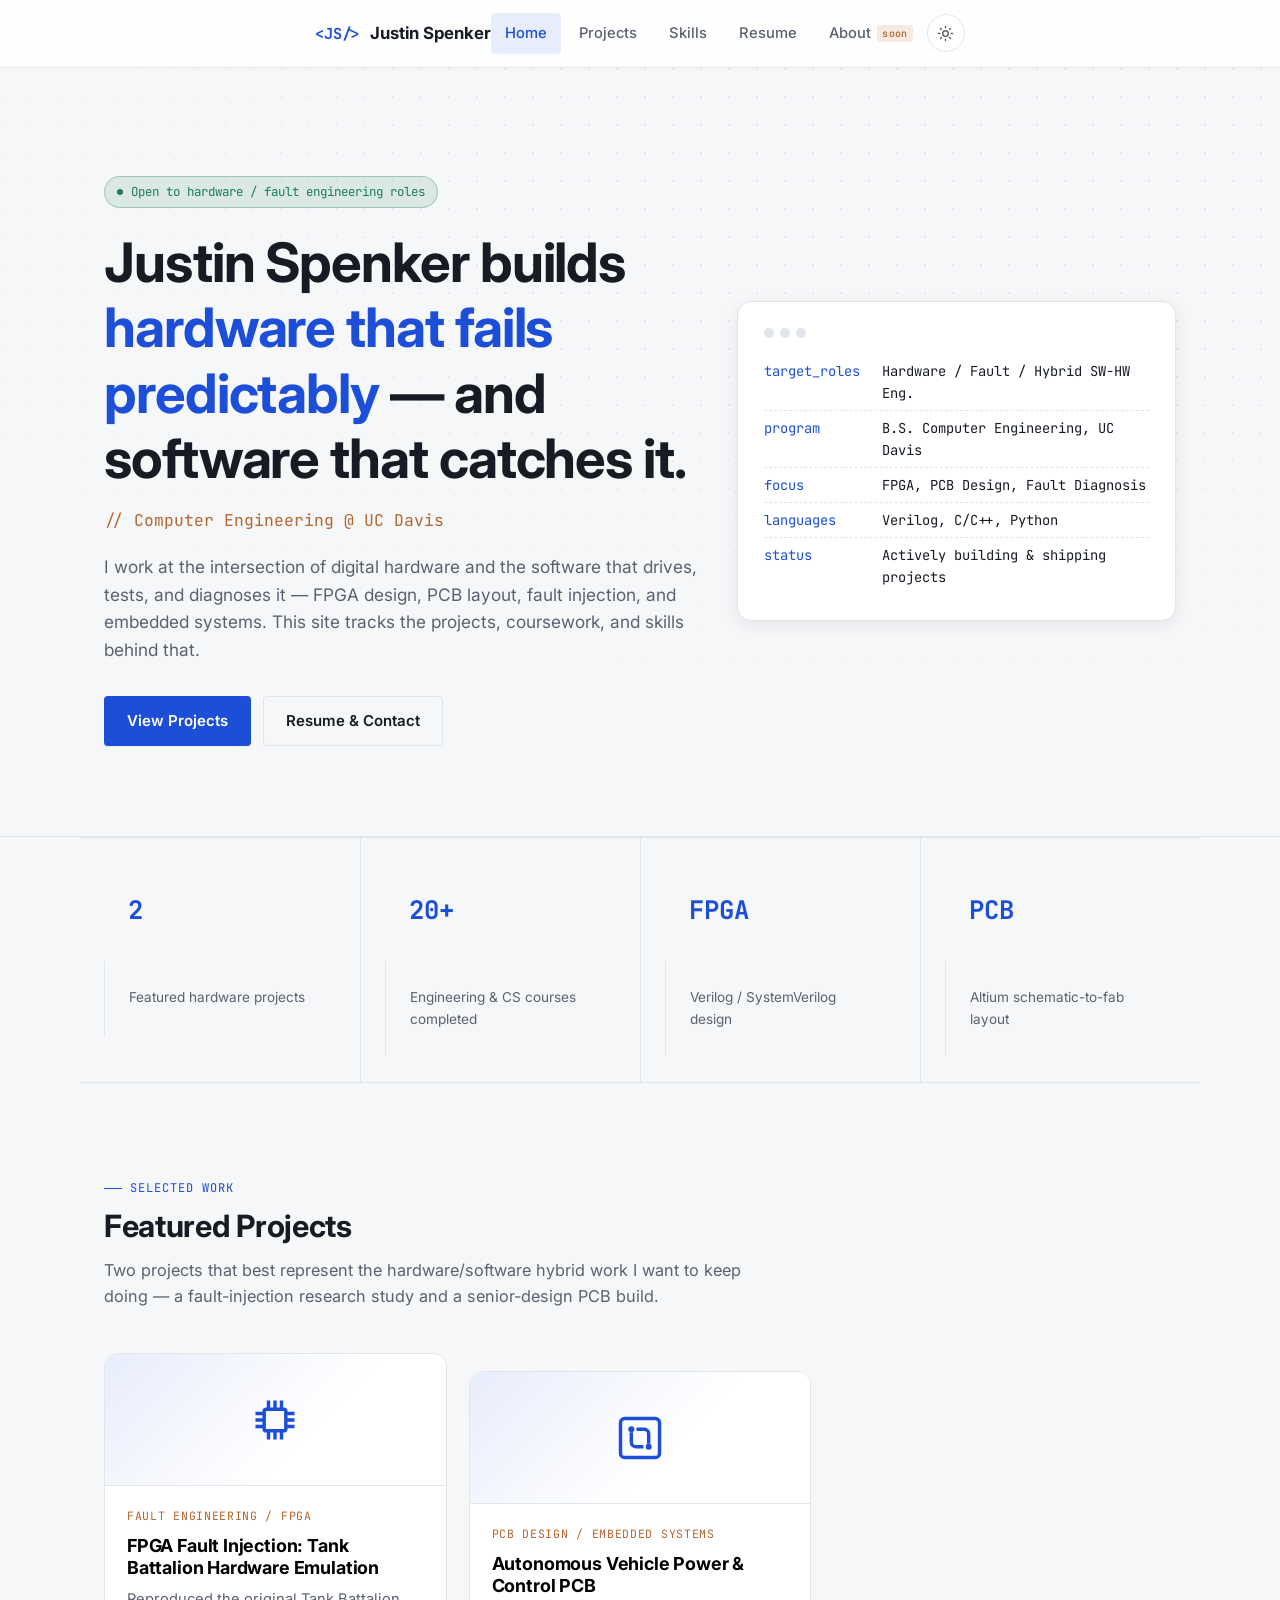
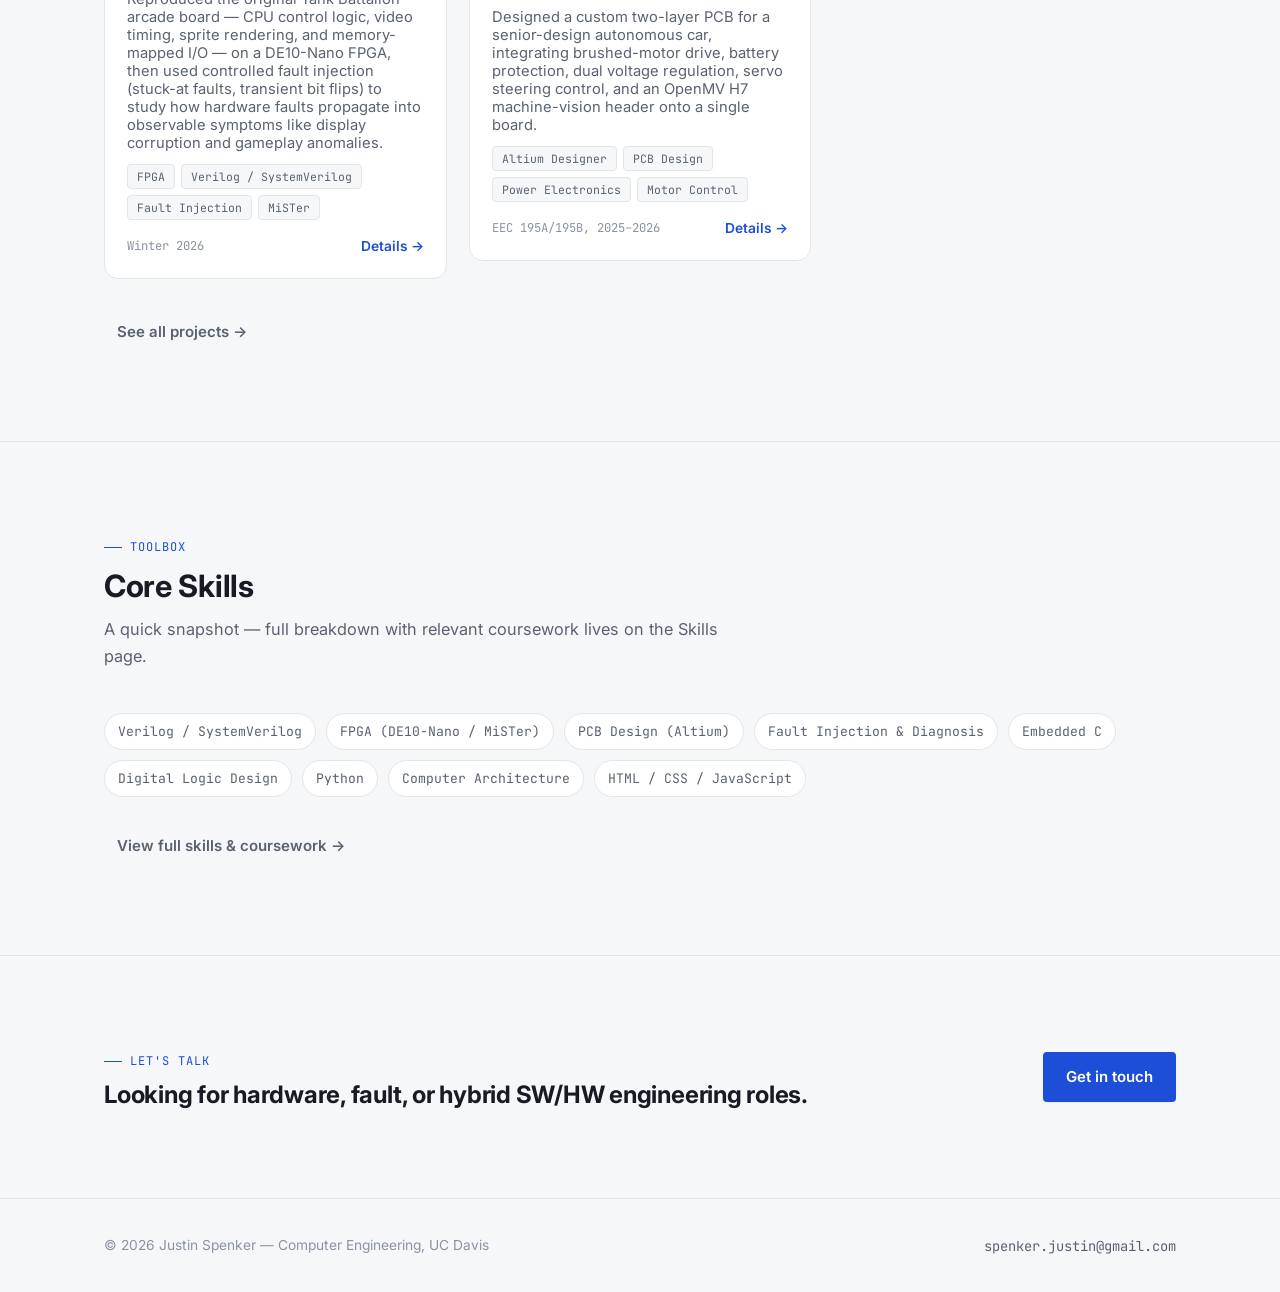
==== index.html @ 5b476490 "initial website design and layout" ====
<!DOCTYPE html>
<html lang="en">
<head>
<meta charset="UTF-8" />
<meta name="viewport" content="width=device-width, initial-scale=1.0" />
<title>Justin Spenker — Computer Engineer</title>
<meta name="description" content="Justin Spenker — Computer Engineering student at UC Davis specializing in hardware, fault engineering, and embedded systems." />
<link rel="preconnect" href="https://fonts.googleapis.com">
<link href="https://fonts.googleapis.com/css2?family=Inter:wght@400;500;600;700&family=JetBrains+Mono:wght@400;500;700&display=swap" rel="stylesheet">
<link rel="stylesheet" href="css/style.css" />
</head>
<body data-page="home">

  <div id="site-header"></div>

  <main>
    <!-- ===== Hero ===== -->
    <section class="hero">
      <div class="container hero-inner">
        <div>
          <span class="hero-badge"><span class="dot"></span>Open to hardware / fault engineering roles</span>
          <h1>Justin Spenker builds <span class="accent">hardware that fails predictably</span> — and software that catches it.</h1>
          <div class="role-line">// Computer Engineering @ UC Davis</div>
          <p class="lede">
            I work at the intersection of digital hardware and the software that drives, tests, and diagnoses it — FPGA design,
            PCB layout, fault injection, and embedded systems. This site tracks the projects, coursework, and skills behind that.
          </p>
          <div class="hero-cta">
            <a href="projects.html" class="btn btn-primary">View Projects</a>
            <a href="resume.html" class="btn btn-outline">Resume &amp; Contact</a>
          </div>
        </div>
        <div class="hero-panel">
          <div class="panel-dots"><span></span><span></span><span></span></div>
          <div class="panel-line"><span class="k">target_roles</span><span class="v">Hardware / Fault / Hybrid SW-HW Eng.</span></div>
          <div class="panel-line"><span class="k">program</span><span class="v">B.S. Computer Engineering, UC Davis</span></div>
          <div class="panel-line"><span class="k">focus</span><span class="v">FPGA, PCB Design, Fault Diagnosis</span></div>
          <div class="panel-line"><span class="k">languages</span><span class="v">Verilog, C/C++, Python</span></div>
          <div class="panel-line"><span class="k">status</span><span class="v">Actively building &amp; shipping projects</span></div>
        </div>
      </div>
    </section>

    <!-- ===== Stat strip ===== -->
    <div class="stat-strip container" style="padding-left:0; padding-right:0; max-width: var(--max-w); margin:0 auto;">
      <div><div class="num">2</div><div class="label">Featured hardware projects</div></div>
      <div><div class="num">20+</div><div class="label">Engineering &amp; CS courses completed</div></div>
      <div><div class="num">FPGA</div><div class="label">Verilog / SystemVerilog design</div></div>
      <div><div class="num">PCB</div><div class="label">Altium schematic-to-fab layout</div></div>
    </div>

    <!-- ===== Featured Projects ===== -->
    <section class="section">
      <div class="container">
        <div class="section-head">
          <span class="eyebrow">Selected Work</span>
          <h2>Featured Projects</h2>
          <p>Two projects that best represent the hardware/software hybrid work I want to keep doing — a fault-injection research study and a senior-design PCB build.</p>
        </div>
        <div class="project-grid" id="featured-projects"></div>
        <div style="margin-top:32px;">
          <a href="projects.html" class="btn btn-ghost">See all projects &rarr;</a>
        </div>
      </div>
    </section>

    <!-- ===== Skills strip ===== -->
    <section class="section">
      <div class="container">
        <div class="section-head">
          <span class="eyebrow">Toolbox</span>
          <h2>Core Skills</h2>
          <p>A quick snapshot — full breakdown with relevant coursework lives on the Skills page.</p>
        </div>
        <div class="chip-row">
          <span class="chip">Verilog / SystemVerilog</span>
          <span class="chip">FPGA (DE10-Nano / MiSTer)</span>
          <span class="chip">PCB Design (Altium)</span>
          <span class="chip">Fault Injection &amp; Diagnosis</span>
          <span class="chip">Embedded C</span>
          <span class="chip">Digital Logic Design</span>
          <span class="chip">Python</span>
          <span class="chip">Computer Architecture</span>
          <span class="chip">HTML / CSS / JavaScript</span>
        </div>
        <div style="margin-top:28px;">
          <a href="skills.html" class="btn btn-ghost">View full skills &amp; coursework &rarr;</a>
        </div>
      </div>
    </section>

    <!-- ===== CTA ===== -->
    <section class="section" style="border-bottom:none;">
      <div class="container" style="display:flex; justify-content:space-between; align-items:center; flex-wrap:wrap; gap:20px;">
        <div>
          <span class="eyebrow">Let's talk</span>
          <h2 style="margin-top:10px; font-size:1.5rem;">Looking for hardware, fault, or hybrid SW/HW engineering roles.</h2>
        </div>
        <a href="resume.html" class="btn btn-primary">Get in touch</a>
      </div>
    </section>
  </main>

  <div id="site-footer"></div>

  <div class="modal-overlay" id="project-modal"></div>

  <script src="js/main.js"></script>
  <script src="js/components.js"></script>
  <script src="js/data.js"></script>
  <script src="js/render.js"></script>
  <script>
    document.addEventListener("DOMContentLoaded", () => {
      renderFeaturedProjects();
      initModalOverlay();
    });
  </script>
</body>
</html>
---- css/style.css ----
/* =========================================================
   Justin Spenker — Portfolio
   Design system: hybrid technical / minimal-professional
   Edit the CSS custom properties below to reskin the whole
   site from one place.
   ========================================================= */

:root {
  /* --- Color: light (default) theme --- */
  --bg: #f6f7f9;
  --bg-alt: #ffffff;
  --bg-raised: #ffffff;
  --border: #e2e5ea;
  --text: #171b23;
  --text-muted: #5a6270;
  --text-faint: #8b93a1;

  --accent: #1d4ed8;        /* primary — signal blue */
  --accent-strong: #1739a6;
  --accent-soft: #e8edfc;
  --copper: #b5652f;        /* secondary — PCB copper trace */
  --copper-soft: #f6e9df;
  --success: #1a7f5a;
  --danger: #b23b3b;

  --mono: "JetBrains Mono", "SFMono-Regular", Consolas, Menlo, monospace;
  --sans: "Inter", -apple-system, BlinkMacSystemFont, "Segoe UI", sans-serif;

  --radius-sm: 4px;
  --radius: 8px;
  --radius-lg: 14px;
  --shadow-sm: 0 1px 2px rgba(23, 27, 35, 0.06);
  --shadow: 0 4px 16px rgba(23, 27, 35, 0.08);
  --shadow-lg: 0 12px 40px rgba(23, 27, 35, 0.14);

  --header-h: 68px;
  --max-w: 1120px;

  color-scheme: light;
}

[data-theme="dark"] {
  --bg: #0b0e14;
  --bg-alt: #121721;
  --bg-raised: #161c29;
  --border: #232a38;
  --text: #e7eaf0;
  --text-muted: #9aa3b5;
  --text-faint: #6b7386;

  --accent: #5b8bf0;
  --accent-strong: #7fa3f5;
  --accent-soft: #182645;
  --copper: #d98a52;
  --copper-soft: #2a2016;
  --success: #3fbf8f;
  --danger: #e0685f;

  --shadow-sm: 0 1px 2px rgba(0, 0, 0, 0.3);
  --shadow: 0 4px 20px rgba(0, 0, 0, 0.35);
  --shadow-lg: 0 16px 48px rgba(0, 0, 0, 0.5);

  color-scheme: dark;
}

/* ---------- Reset ---------- */
* , *::before, *::after { box-sizing: border-box; }
html { scroll-behavior: smooth; }
body {
  margin: 0;
  background: var(--bg);
  color: var(--text);
  font-family: var(--sans);
  font-size: 16px;
  line-height: 1.6;
  -webkit-font-smoothing: antialiased;
  transition: background-color .25s ease, color .25s ease;
}
img { max-width: 100%; display: block; }
a { color: inherit; text-decoration: none; }
ul { margin: 0; padding: 0; list-style: none; }
h1, h2, h3, h4 { margin: 0; line-height: 1.2; font-weight: 700; letter-spacing: -0.01em; }
p { margin: 0; }
button { font-family: inherit; cursor: pointer; }

.container {
  max-width: var(--max-w);
  margin: 0 auto;
  padding: 0 24px;
}

.mono { font-family: var(--mono); }

.eyebrow {
  font-family: var(--mono);
  font-size: 0.75rem;
  letter-spacing: 0.08em;
  text-transform: uppercase;
  color: var(--accent);
  display: inline-flex;
  align-items: center;
  gap: 8px;
}
.eyebrow::before {
  content: "";
  width: 18px;
  height: 1px;
  background: var(--accent);
  display: inline-block;
}

.section {
  padding: 88px 0;
  border-bottom: 1px solid var(--border);
}
.section:last-of-type { border-bottom: none; }
.section-head { max-width: 640px; margin-bottom: 44px; }
.section-head h2 { font-size: clamp(1.6rem, 2.4vw, 2.1rem); margin-top: 10px; }
.section-head p { color: var(--text-muted); margin-top: 12px; font-size: 1.02rem; }

/* ---------- Buttons ---------- */
.btn {
  display: inline-flex;
  align-items: center;
  gap: 8px;
  padding: 12px 22px;
  border-radius: var(--radius-sm);
  font-weight: 600;
  font-size: 0.94rem;
  border: 1px solid transparent;
  transition: transform .15s ease, box-shadow .15s ease, background-color .15s ease, border-color .15s ease;
}
.btn:active { transform: translateY(1px); }
.btn-primary {
  background: var(--accent);
  color: #fff;
  box-shadow: var(--shadow-sm);
}
.btn-primary:hover { background: var(--accent-strong); box-shadow: var(--shadow); }
.btn-outline {
  background: transparent;
  border-color: var(--border);
  color: var(--text);
}
.btn-outline:hover { border-color: var(--accent); color: var(--accent); }
.btn-ghost {
  background: transparent;
  color: var(--text-muted);
  padding: 8px 12px;
}
.btn-ghost:hover { color: var(--accent); }
.btn[disabled], .btn.is-disabled {
  opacity: 0.55;
  cursor: not-allowed;
  pointer-events: none;
}
.btn-sm { padding: 8px 14px; font-size: 0.85rem; }

/* ---------- Header / Nav ---------- */
.site-header {
  position: sticky;
  top: 0;
  z-index: 100;
  height: var(--header-h);
  display: flex;
  align-items: center;
  background: color-mix(in srgb, var(--bg-alt) 88%, transparent);
  backdrop-filter: blur(10px);
  border-bottom: 1px solid var(--border);
}
.site-header .container {
  display: flex;
  align-items: center;
  justify-content: space-between;
}
.brand {
  display: flex;
  align-items: baseline;
  gap: 10px;
  font-weight: 700;
  font-size: 1.05rem;
}
.brand .brand-mark {
  font-family: var(--mono);
  color: var(--accent);
  font-size: 0.95rem;
}
.nav-links {
  display: flex;
  align-items: center;
  gap: 4px;
}
.nav-links a {
  padding: 9px 14px;
  border-radius: var(--radius-sm);
  font-size: 0.92rem;
  color: var(--text-muted);
  font-weight: 500;
  display: flex;
  align-items: center;
  gap: 6px;
}
.nav-links a:hover { color: var(--text); background: var(--bg); }
.nav-links a.active { color: var(--accent); background: var(--accent-soft); }
.nav-links .tag-soon {
  font-family: var(--mono);
  font-size: 0.62rem;
  padding: 1px 5px;
  border-radius: 3px;
  background: var(--copper-soft);
  color: var(--copper);
  letter-spacing: 0.03em;
}

.header-actions { display: flex; align-items: center; gap: 8px; }

.theme-toggle {
  width: 38px;
  height: 38px;
  border-radius: 50%;
  border: 1px solid var(--border);
  background: var(--bg-alt);
  display: flex;
  align-items: center;
  justify-content: center;
  color: var(--text-muted);
}
.theme-toggle:hover { color: var(--accent); border-color: var(--accent); }
.theme-toggle svg { width: 17px; height: 17px; }
.theme-toggle .icon-moon { display: none; }
[data-theme="dark"] .theme-toggle .icon-sun { display: none; }
[data-theme="dark"] .theme-toggle .icon-moon { display: block; }

.nav-toggle {
  display: none;
  width: 38px; height: 38px;
  border-radius: var(--radius-sm);
  border: 1px solid var(--border);
  background: var(--bg-alt);
  align-items: center;
  justify-content: center;
}
.nav-toggle span, .nav-toggle::before, .nav-toggle::after {
  content: "";
  display: block;
  width: 16px;
  height: 2px;
  background: var(--text);
  position: relative;
}

/* ---------- Hero ---------- */
.hero {
  position: relative;
  padding: 108px 0 90px;
  overflow: hidden;
  border-bottom: 1px solid var(--border);
}
.hero::before {
  content: "";
  position: absolute;
  inset: 0;
  background-image:
    radial-gradient(circle at 1px 1px, var(--border) 1px, transparent 0);
  background-size: 28px 28px;
  mask-image: radial-gradient(ellipse 80% 60% at 70% 20%, #000 40%, transparent 100%);
  opacity: 0.9;
  pointer-events: none;
}
.hero-inner { position: relative; display: grid; grid-template-columns: 1.15fr 0.85fr; gap: 40px; align-items: center; }
.hero-badge {
  display: inline-flex;
  align-items: center;
  gap: 8px;
  font-family: var(--mono);
  font-size: 0.78rem;
  color: var(--success);
  background: color-mix(in srgb, var(--success) 12%, transparent);
  border: 1px solid color-mix(in srgb, var(--success) 30%, transparent);
  padding: 5px 12px;
  border-radius: 100px;
  margin-bottom: 22px;
}
.hero-badge .dot { width: 6px; height: 6px; border-radius: 50%; background: var(--success); }
.hero h1 {
  font-size: clamp(2.2rem, 4.4vw, 3.4rem);
  letter-spacing: -0.02em;
}
.hero h1 .accent { color: var(--accent); }
.hero .role-line {
  margin-top: 16px;
  font-family: var(--mono);
  font-size: 1.02rem;
  color: var(--copper);
}
.hero p.lede {
  margin-top: 20px;
  font-size: 1.08rem;
  color: var(--text-muted);
  max-width: 54ch;
}
.hero-cta { margin-top: 32px; display: flex; gap: 12px; flex-wrap: wrap; }

.hero-panel {
  background: var(--bg-raised);
  border: 1px solid var(--border);
  border-radius: var(--radius-lg);
  box-shadow: var(--shadow);
  padding: 26px;
  font-family: var(--mono);
  font-size: 0.86rem;
}
.hero-panel .panel-dots { display: flex; gap: 6px; margin-bottom: 16px; }
.hero-panel .panel-dots span { width: 10px; height: 10px; border-radius: 50%; background: var(--border); }
.hero-panel .panel-line { display: flex; gap: 10px; padding: 6px 0; border-bottom: 1px dashed var(--border); color: var(--text-muted); }
.hero-panel .panel-line:last-child { border-bottom: none; }
.hero-panel .panel-line .k { color: var(--accent); min-width: 108px; }
.hero-panel .panel-line .v { color: var(--text); }

/* ---------- Stat strip ---------- */
.stat-strip {
  display: grid;
  grid-template-columns: repeat(4, 1fr);
  border-top: 1px solid var(--border);
  border-bottom: 1px solid var(--border);
}
.stat-strip div {
  padding: 26px 24px;
  border-left: 1px solid var(--border);
}
.stat-strip div:first-child { border-left: none; }
.stat-strip .num { font-family: var(--mono); font-size: 1.6rem; color: var(--accent); font-weight: 700; }
.stat-strip .label { color: var(--text-muted); font-size: 0.85rem; margin-top: 4px; }

/* ---------- Skill chips (home strip) ---------- */
.chip-row { display: flex; flex-wrap: wrap; gap: 10px; }
.chip {
  font-family: var(--mono);
  font-size: 0.82rem;
  padding: 7px 13px;
  border-radius: 100px;
  border: 1px solid var(--border);
  background: var(--bg-alt);
  color: var(--text-muted);
}

/* ---------- Project cards / grid ---------- */
.filter-row { display: flex; flex-wrap: wrap; gap: 8px; margin-bottom: 32px; }
.filter-btn {
  font-family: var(--mono);
  font-size: 0.82rem;
  padding: 8px 14px;
  border-radius: var(--radius-sm);
  border: 1px solid var(--border);
  background: var(--bg-alt);
  color: var(--text-muted);
}
.filter-btn:hover { color: var(--text); }
.filter-btn.active { background: var(--accent); border-color: var(--accent); color: #fff; }

.project-grid {
  display: grid;
  grid-template-columns: repeat(auto-fill, minmax(340px, 1fr));
  gap: 22px;
}
.project-card {
  background: var(--bg-raised);
  border: 1px solid var(--border);
  border-radius: var(--radius-lg);
  overflow: hidden;
  display: flex;
  flex-direction: column;
  transition: transform .18s ease, box-shadow .18s ease, border-color .18s ease;
  text-align: left;
}
.project-card:hover { transform: translateY(-3px); box-shadow: var(--shadow-lg); border-color: color-mix(in srgb, var(--accent) 40%, var(--border)); }
.project-card .thumb {
  height: 132px;
  display: flex;
  align-items: center;
  justify-content: center;
  background:
    linear-gradient(135deg, var(--accent-soft), transparent 60%),
    var(--bg-alt);
  border-bottom: 1px solid var(--border);
  color: var(--accent);
}
.project-card .thumb svg { width: 52px; height: 52px; }
.project-card .body { padding: 22px 22px 24px; display: flex; flex-direction: column; gap: 12px; flex: 1; }
.project-card .cat { font-family: var(--mono); font-size: 0.72rem; color: var(--copper); text-transform: uppercase; letter-spacing: 0.06em; }
.project-card h3 { font-size: 1.12rem; }
.project-card .desc { color: var(--text-muted); font-size: 0.92rem; flex: 1; }
.project-card .meta { font-family: var(--mono); font-size: 0.76rem; color: var(--text-faint); }
.tag-row { display: flex; flex-wrap: wrap; gap: 6px; }
.tag-row .tag { font-family: var(--mono); font-size: 0.72rem; padding: 4px 9px; border-radius: 4px; background: var(--bg); border: 1px solid var(--border); color: var(--text-muted); }
.project-card .card-foot { display: flex; align-items: center; justify-content: space-between; margin-top: 6px; }
.project-card .view-link { font-size: 0.86rem; font-weight: 600; color: var(--accent); display: inline-flex; align-items: center; gap: 6px; }

.card-btn-reset { border: none; background: none; padding: 0; margin: 0; width: 100%; }

/* ---------- Modal ---------- */
.modal-overlay {
  position: fixed; inset: 0; z-index: 200;
  background: rgba(10, 12, 18, 0.55);
  display: none;
  align-items: flex-start;
  justify-content: center;
  padding: 64px 20px;
  overflow-y: auto;
}
.modal-overlay.open { display: flex; }
.modal {
  background: var(--bg-raised);
  border: 1px solid var(--border);
  border-radius: var(--radius-lg);
  max-width: 760px;
  width: 100%;
  box-shadow: var(--shadow-lg);
  animation: modalIn .18s ease;
}
@keyframes modalIn { from { opacity: 0; transform: translateY(8px); } to { opacity: 1; transform: translateY(0); } }
.modal-head {
  display: flex; justify-content: space-between; align-items: flex-start;
  padding: 26px 28px; border-bottom: 1px solid var(--border);
}
.modal-head .cat { font-family: var(--mono); font-size: 0.72rem; color: var(--copper); text-transform: uppercase; letter-spacing: 0.06em; }
.modal-head h3 { font-size: 1.4rem; margin-top: 8px; }
.modal-head .meta-line { color: var(--text-muted); font-size: 0.88rem; margin-top: 6px; font-family: var(--mono); }
.modal-close { border: 1px solid var(--border); background: var(--bg-alt); width: 34px; height: 34px; border-radius: 50%; display: flex; align-items: center; justify-content: center; color: var(--text-muted); flex-shrink: 0; }
.modal-close:hover { color: var(--danger); border-color: var(--danger); }
.modal-body { padding: 26px 28px 30px; display: flex; flex-direction: column; gap: 22px; }
.modal-body h4 { font-size: 0.95rem; color: var(--accent); font-family: var(--mono); text-transform: uppercase; letter-spacing: 0.04em; margin-bottom: 8px; }
.modal-body p { color: var(--text-muted); font-size: 0.95rem; }
.modal-body ul { display: flex; flex-direction: column; gap: 6px; }
.modal-body li { color: var(--text-muted); font-size: 0.93rem; padding-left: 16px; position: relative; }
.modal-body li::before { content: "▸"; position: absolute; left: 0; color: var(--accent); }
.result-table { width: 100%; border-collapse: collapse; font-size: 0.86rem; }
.result-table th, .result-table td { border: 1px solid var(--border); padding: 8px 10px; text-align: left; color: var(--text-muted); }
.result-table th { background: var(--bg); color: var(--text); font-family: var(--mono); font-size: 0.76rem; text-transform: uppercase; }
.modal-foot { display: flex; gap: 10px; flex-wrap: wrap; padding-top: 6px; border-top: 1px solid var(--border); padding-top: 18px; }

/* ---------- Skills page ---------- */
.skill-groups { display: grid; grid-template-columns: repeat(auto-fit, minmax(280px, 1fr)); gap: 22px; }
.skill-card {
  background: var(--bg-raised); border: 1px solid var(--border); border-radius: var(--radius-lg);
  padding: 24px;
}
.skill-card h3 { font-size: 1rem; display: flex; align-items: center; gap: 10px; }
.skill-card h3 .idx { font-family: var(--mono); color: var(--accent); font-size: 0.85rem; }
.skill-card .chip-row { margin-top: 16px; }

.course-groups { display: flex; flex-direction: column; gap: 28px; margin-top: 8px; }
.course-group h4 { font-family: var(--mono); font-size: 0.8rem; color: var(--copper); text-transform: uppercase; letter-spacing: 0.05em; margin-bottom: 14px; }
.course-list { display: grid; grid-template-columns: repeat(auto-fill, minmax(260px, 1fr)); gap: 10px; }
.course-item {
  display: flex; gap: 12px; align-items: flex-start;
  background: var(--bg-raised); border: 1px solid var(--border); border-radius: var(--radius);
  padding: 12px 14px;
}
.course-item .code { font-family: var(--mono); font-size: 0.78rem; color: var(--accent); min-width: 66px; }
.course-item .name { font-size: 0.88rem; color: var(--text); }

/* ---------- Resume / Contact ---------- */
.contact-grid { display: grid; grid-template-columns: 1.1fr 0.9fr; gap: 32px; }
.contact-card {
  background: var(--bg-raised); border: 1px solid var(--border); border-radius: var(--radius-lg);
  padding: 30px;
}
.contact-row { display: flex; align-items: center; gap: 14px; padding: 14px 0; border-bottom: 1px solid var(--border); }
.contact-row:last-child { border-bottom: none; }
.contact-row .icon { width: 38px; height: 38px; border-radius: 50%; background: var(--accent-soft); color: var(--accent); display: flex; align-items: center; justify-content: center; flex-shrink: 0; }
.contact-row .icon svg { width: 17px; height: 17px; }
.contact-row .label { font-family: var(--mono); font-size: 0.72rem; color: var(--text-faint); text-transform: uppercase; letter-spacing: 0.05em; }
.contact-row .value { font-size: 0.96rem; margin-top: 2px; }
.contact-row .value.muted { color: var(--text-faint); font-style: italic; }
.note-card {
  border: 1px dashed var(--border);
  border-radius: var(--radius-lg);
  padding: 22px;
  background: var(--copper-soft);
}
.note-card h4 { font-family: var(--mono); font-size: 0.82rem; color: var(--copper); text-transform: uppercase; letter-spacing: 0.05em; margin-bottom: 8px; }
.note-card p { font-size: 0.88rem; color: var(--text-muted); }

/* ---------- About stub ---------- */
.stub-wrap {
  min-height: calc(100vh - var(--header-h) - 160px);
  display: flex; align-items: center; justify-content: center;
  text-align: center;
  padding: 60px 24px;
}
.stub-wrap .stub-inner { max-width: 480px; }
.stub-wrap h2 { font-size: 1.7rem; margin-top: 14px; }
.stub-wrap p { color: var(--text-muted); margin-top: 12px; }

/* ---------- Footer ---------- */
.site-footer { border-top: 1px solid var(--border); padding: 34px 0; }
.site-footer .container { display: flex; justify-content: space-between; align-items: center; flex-wrap: wrap; gap: 12px; }
.site-footer .foot-left { font-size: 0.86rem; color: var(--text-faint); }
.site-footer .foot-right a { font-family: var(--mono); font-size: 0.86rem; color: var(--text-muted); }
.site-footer .foot-right a:hover { color: var(--accent); }

/* ---------- Responsive ---------- */
@media (max-width: 880px) {
  .hero-inner { grid-template-columns: 1fr; }
  .stat-strip { grid-template-columns: repeat(2, 1fr); }
  .stat-strip div:nth-child(3) { border-left: none; }
  .contact-grid { grid-template-columns: 1fr; }
}
@media (max-width: 760px) {
  .nav-links { position: fixed; top: var(--header-h); left: 0; right: 0; background: var(--bg-alt); border-bottom: 1px solid var(--border); flex-direction: column; align-items: stretch; padding: 10px; gap: 2px; transform: translateY(-8px); opacity: 0; pointer-events: none; transition: all .18s ease; }
  .nav-links.open { transform: translateY(0); opacity: 1; pointer-events: auto; }
  .nav-links a { padding: 12px 14px; }
  .nav-toggle { display: flex; flex-direction: column; gap: 3px; }
  .nav-toggle span { margin: 0; }
  .section { padding: 60px 0; }
  .hero { padding: 70px 0 50px; }
}
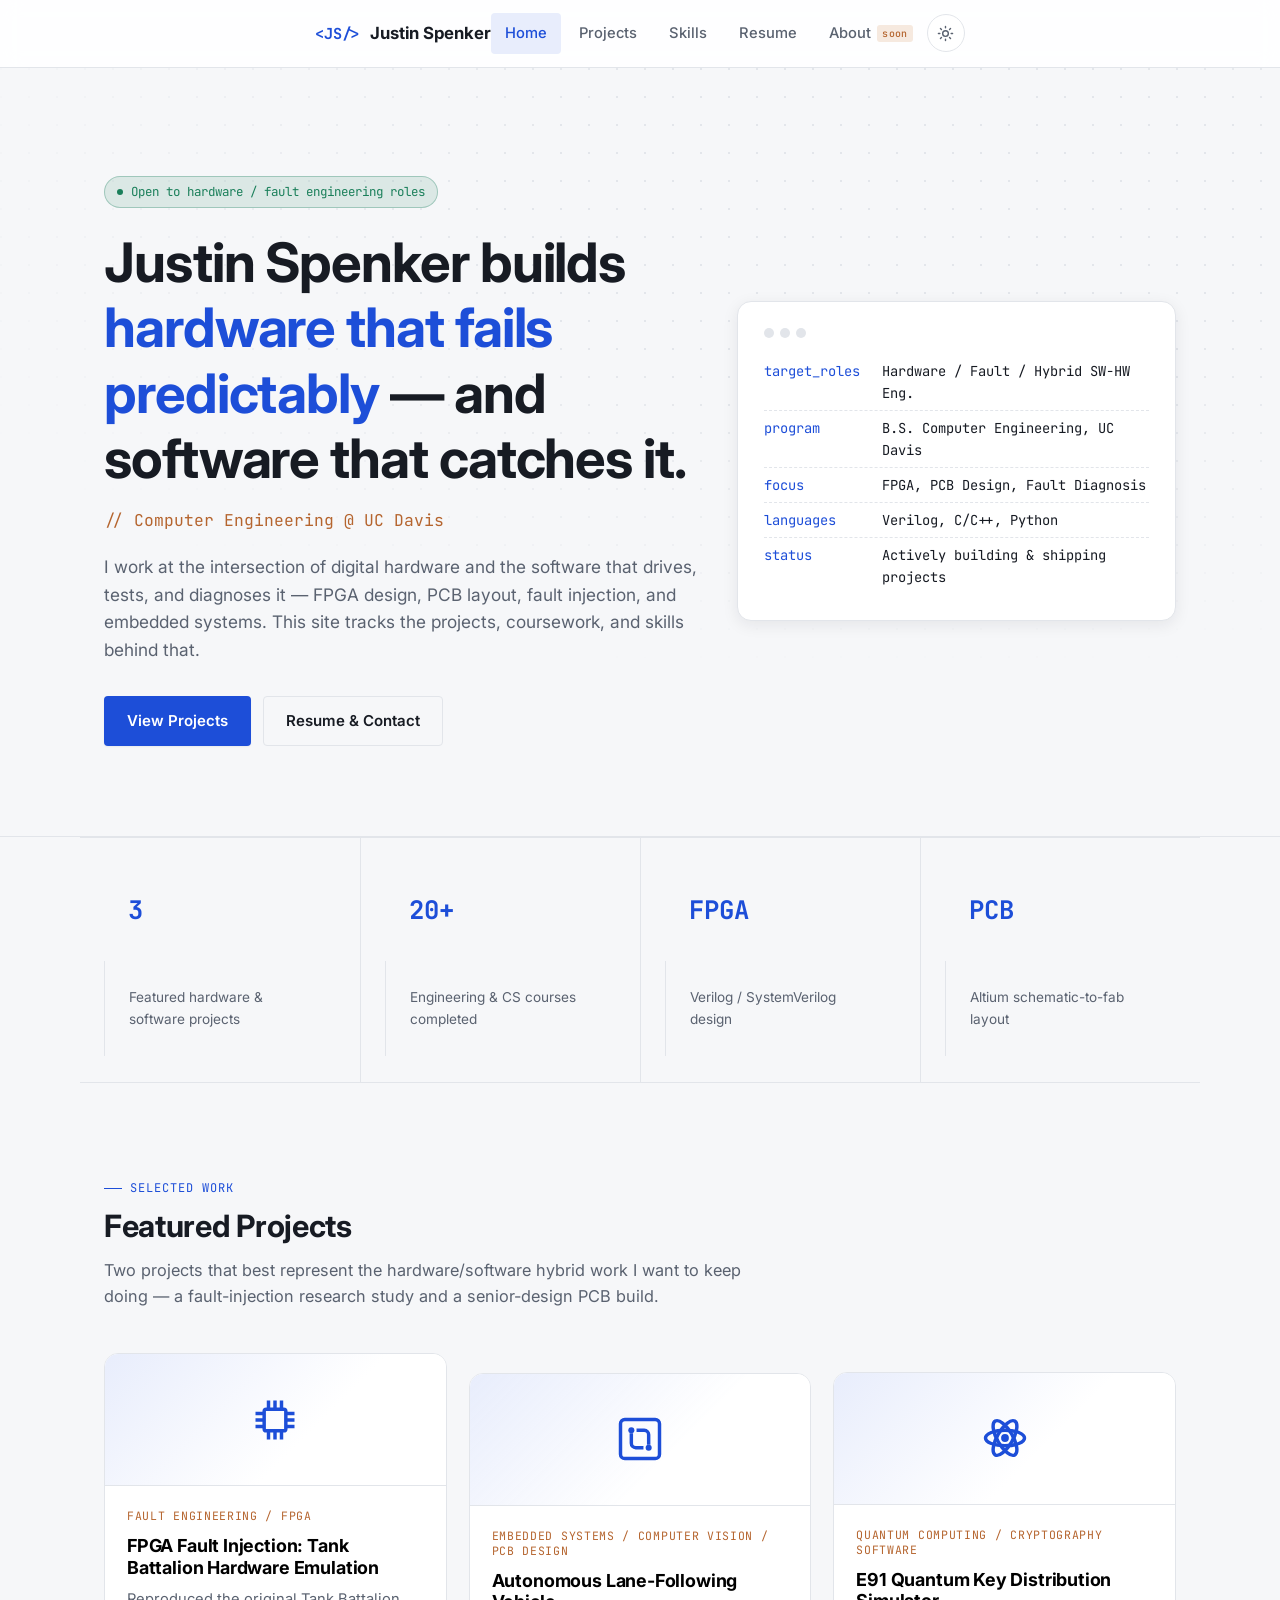
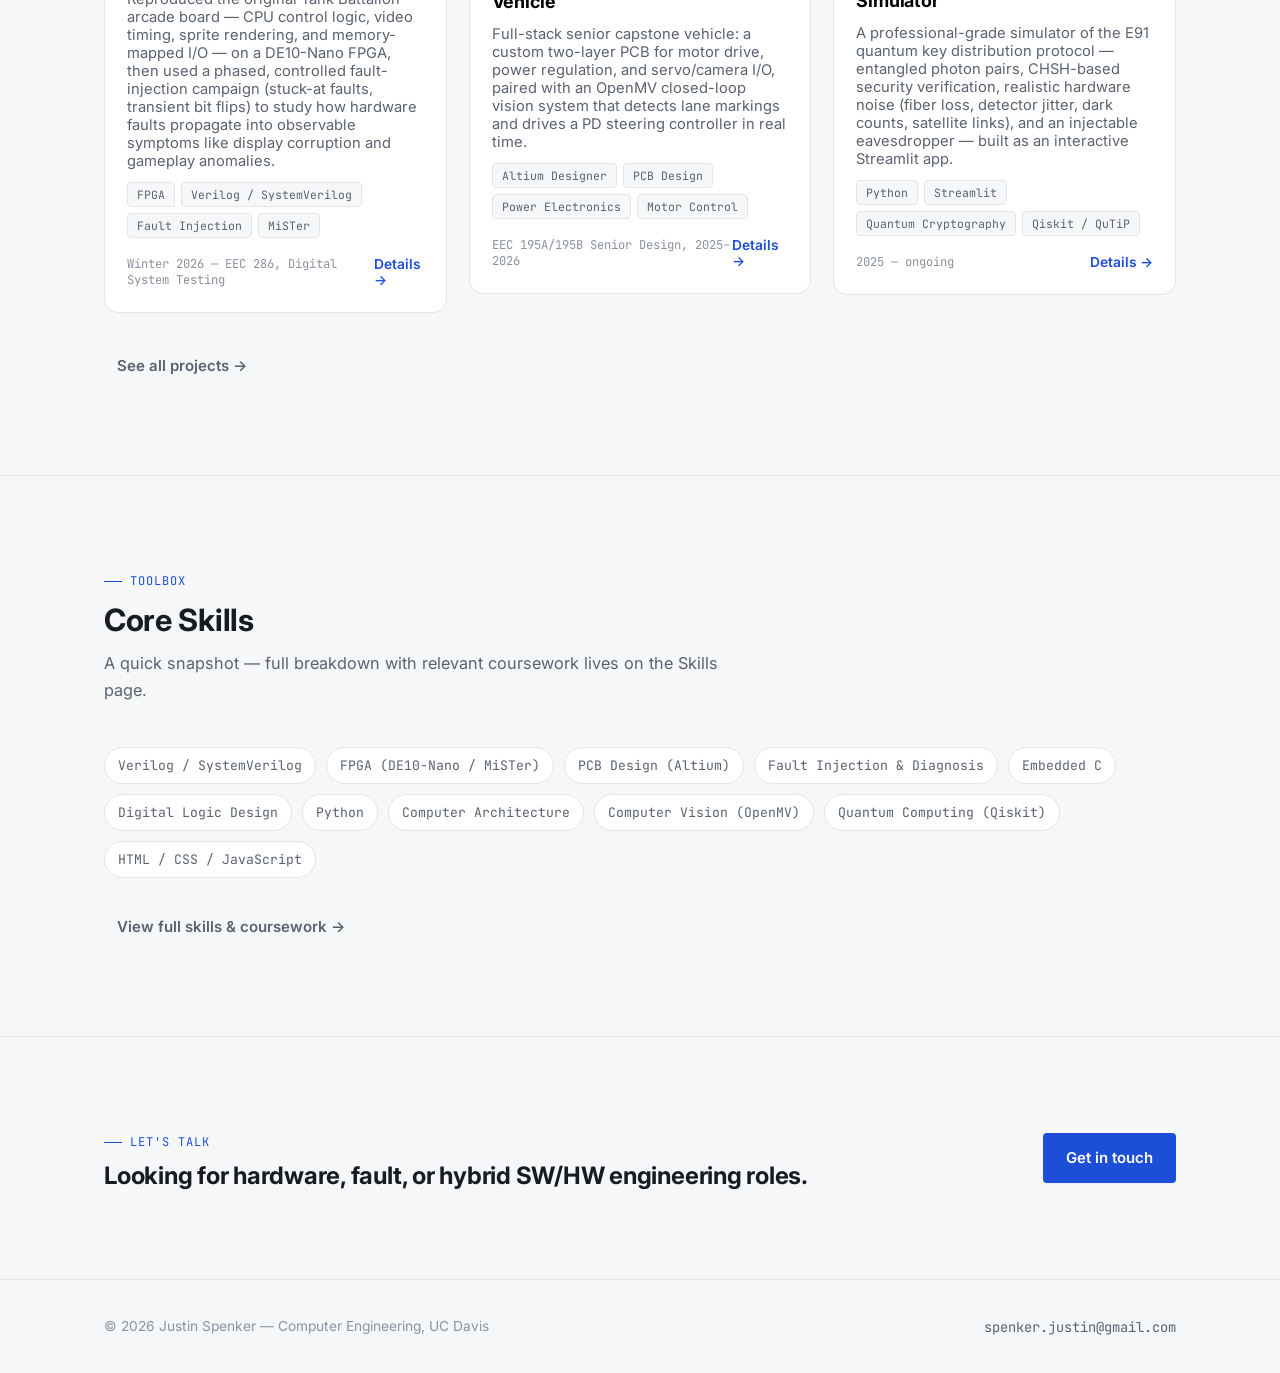
==== commit 74e7e5e4: "Add fault-injection course docs, expand autonomous vehicle project with vision/control software, add" ====
--- a/index.html
+++ b/index.html
@@ -43,7 +43,7 @@
 
     <!-- ===== Stat strip ===== -->
     <div class="stat-strip container" style="padding-left:0; padding-right:0; max-width: var(--max-w); margin:0 auto;">
-      <div><div class="num">2</div><div class="label">Featured hardware projects</div></div>
+      <div><div class="num">3</div><div class="label">Featured hardware &amp; software projects</div></div>
       <div><div class="num">20+</div><div class="label">Engineering &amp; CS courses completed</div></div>
       <div><div class="num">FPGA</div><div class="label">Verilog / SystemVerilog design</div></div>
       <div><div class="num">PCB</div><div class="label">Altium schematic-to-fab layout</div></div>
@@ -81,6 +81,8 @@
           <span class="chip">Digital Logic Design</span>
           <span class="chip">Python</span>
           <span class="chip">Computer Architecture</span>
+          <span class="chip">Computer Vision (OpenMV)</span>
+          <span class="chip">Quantum Computing (Qiskit)</span>
           <span class="chip">HTML / CSS / JavaScript</span>
         </div>
         <div style="margin-top:28px;">
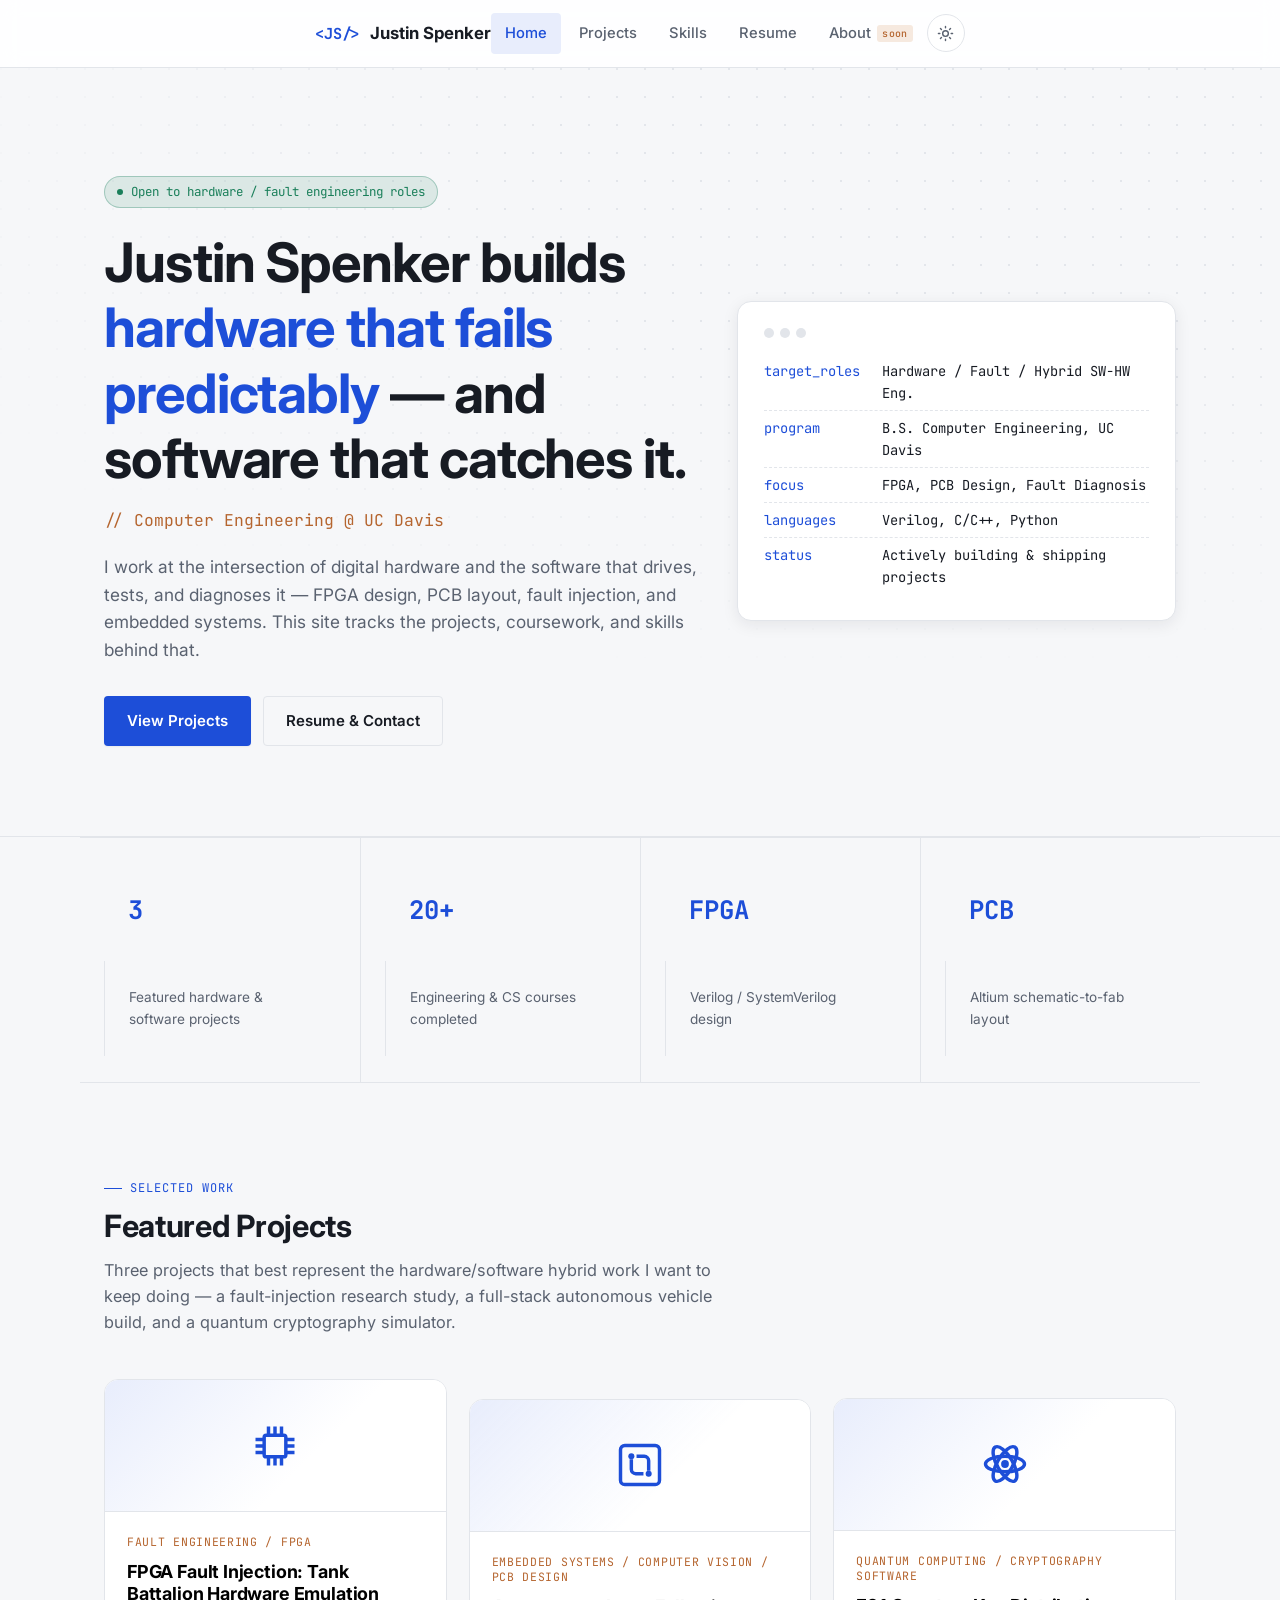
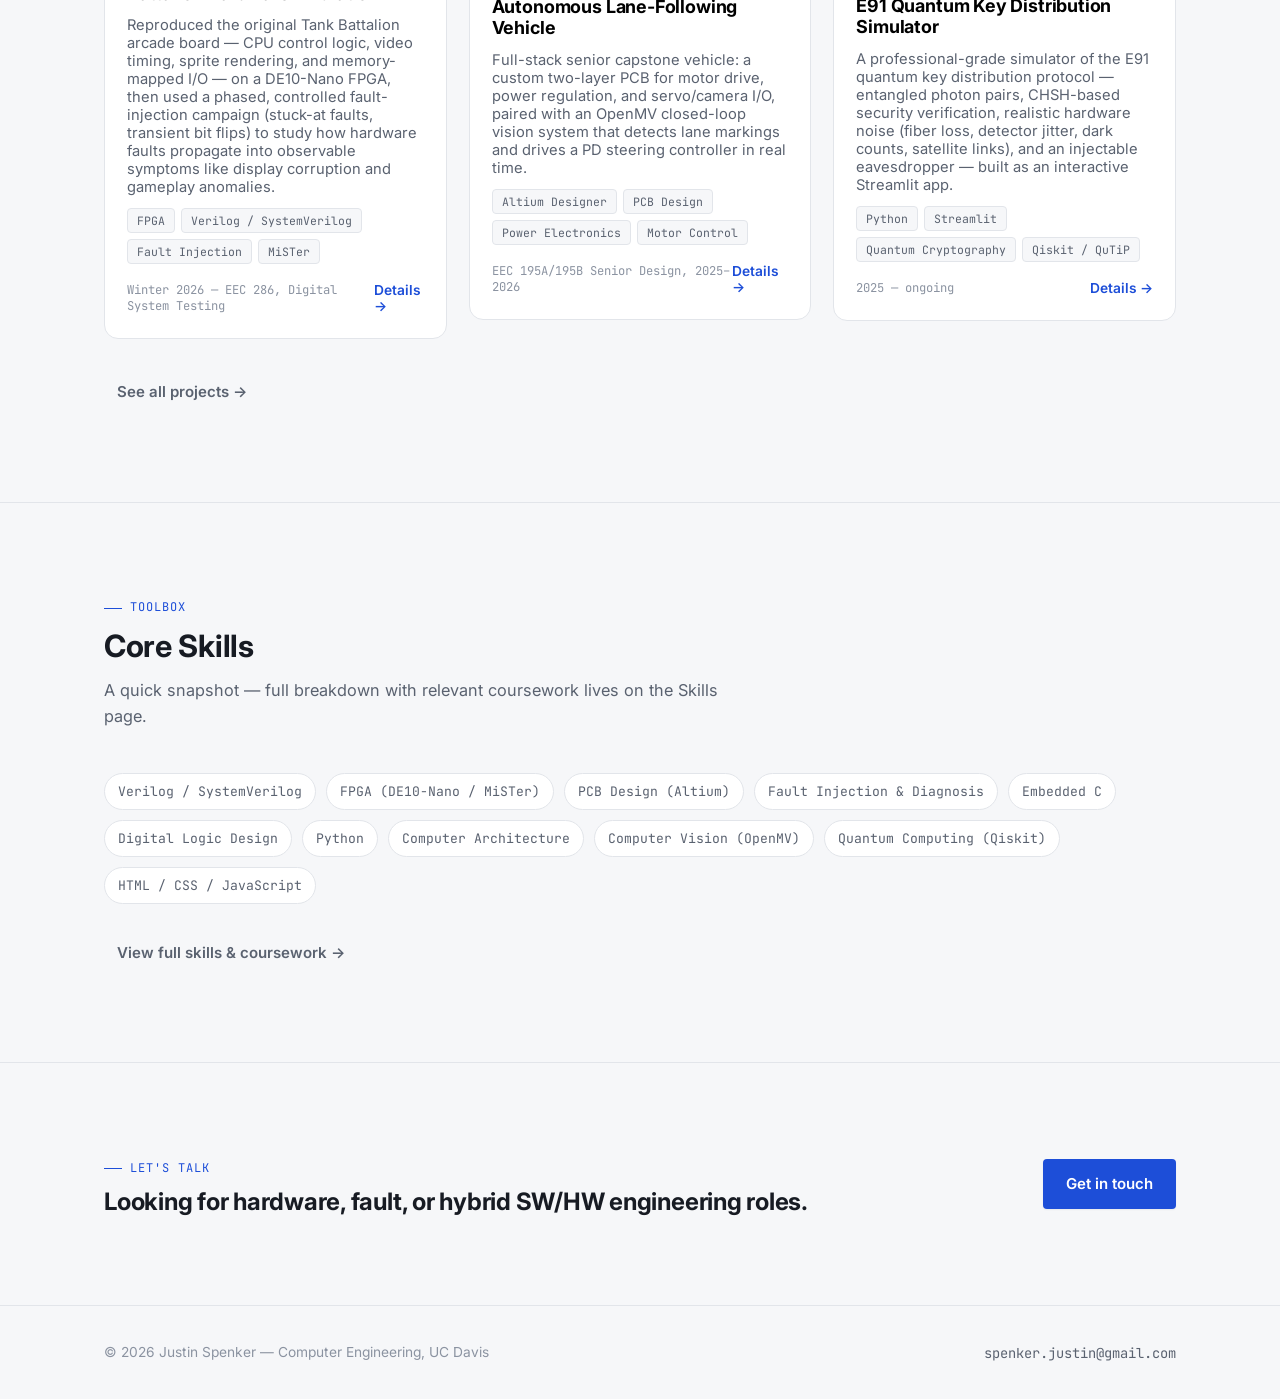
==== commit fa59c52d: "Add resume download, fix homepage copy, add semiconductor fab project, reconcile richer resume detai" ====
--- a/index.html
+++ b/index.html
@@ -55,7 +55,7 @@
         <div class="section-head">
           <span class="eyebrow">Selected Work</span>
           <h2>Featured Projects</h2>
-          <p>Two projects that best represent the hardware/software hybrid work I want to keep doing — a fault-injection research study and a senior-design PCB build.</p>
+          <p>Three projects that best represent the hardware/software hybrid work I want to keep doing — a fault-injection research study, a full-stack autonomous vehicle build, and a quantum cryptography simulator.</p>
         </div>
         <div class="project-grid" id="featured-projects"></div>
         <div style="margin-top:32px;">
--- a/css/style.css
+++ b/css/style.css
@@ -1,518 +1,518 @@
-/* =========================================================
-   Justin Spenker — Portfolio
-   Design system: hybrid technical / minimal-professional
-   Edit the CSS custom properties below to reskin the whole
-   site from one place.
-   ========================================================= */
-
-:root {
-  /* --- Color: light (default) theme --- */
-  --bg: #f6f7f9;
-  --bg-alt: #ffffff;
-  --bg-raised: #ffffff;
-  --border: #e2e5ea;
-  --text: #171b23;
-  --text-muted: #5a6270;
-  --text-faint: #8b93a1;
-
-  --accent: #1d4ed8;        /* primary — signal blue */
-  --accent-strong: #1739a6;
-  --accent-soft: #e8edfc;
-  --copper: #b5652f;        /* secondary — PCB copper trace */
-  --copper-soft: #f6e9df;
-  --success: #1a7f5a;
-  --danger: #b23b3b;
-
-  --mono: "JetBrains Mono", "SFMono-Regular", Consolas, Menlo, monospace;
-  --sans: "Inter", -apple-system, BlinkMacSystemFont, "Segoe UI", sans-serif;
-
-  --radius-sm: 4px;
-  --radius: 8px;
-  --radius-lg: 14px;
-  --shadow-sm: 0 1px 2px rgba(23, 27, 35, 0.06);
-  --shadow: 0 4px 16px rgba(23, 27, 35, 0.08);
-  --shadow-lg: 0 12px 40px rgba(23, 27, 35, 0.14);
-
-  --header-h: 68px;
-  --max-w: 1120px;
-
-  color-scheme: light;
-}
-
-[data-theme="dark"] {
-  --bg: #0b0e14;
-  --bg-alt: #121721;
-  --bg-raised: #161c29;
-  --border: #232a38;
-  --text: #e7eaf0;
-  --text-muted: #9aa3b5;
-  --text-faint: #6b7386;
-
-  --accent: #5b8bf0;
-  --accent-strong: #7fa3f5;
-  --accent-soft: #182645;
-  --copper: #d98a52;
-  --copper-soft: #2a2016;
-  --success: #3fbf8f;
-  --danger: #e0685f;
-
-  --shadow-sm: 0 1px 2px rgba(0, 0, 0, 0.3);
-  --shadow: 0 4px 20px rgba(0, 0, 0, 0.35);
-  --shadow-lg: 0 16px 48px rgba(0, 0, 0, 0.5);
-
-  color-scheme: dark;
-}
-
-/* ---------- Reset ---------- */
-* , *::before, *::after { box-sizing: border-box; }
-html { scroll-behavior: smooth; }
-body {
-  margin: 0;
-  background: var(--bg);
-  color: var(--text);
-  font-family: var(--sans);
-  font-size: 16px;
-  line-height: 1.6;
-  -webkit-font-smoothing: antialiased;
-  transition: background-color .25s ease, color .25s ease;
-}
-img { max-width: 100%; display: block; }
-a { color: inherit; text-decoration: none; }
-ul { margin: 0; padding: 0; list-style: none; }
-h1, h2, h3, h4 { margin: 0; line-height: 1.2; font-weight: 700; letter-spacing: -0.01em; }
-p { margin: 0; }
-button { font-family: inherit; cursor: pointer; }
-
-.container {
-  max-width: var(--max-w);
-  margin: 0 auto;
-  padding: 0 24px;
-}
-
-.mono { font-family: var(--mono); }
-
-.eyebrow {
-  font-family: var(--mono);
-  font-size: 0.75rem;
-  letter-spacing: 0.08em;
-  text-transform: uppercase;
-  color: var(--accent);
-  display: inline-flex;
-  align-items: center;
-  gap: 8px;
-}
-.eyebrow::before {
-  content: "";
-  width: 18px;
-  height: 1px;
-  background: var(--accent);
-  display: inline-block;
-}
-
-.section {
-  padding: 88px 0;
-  border-bottom: 1px solid var(--border);
-}
-.section:last-of-type { border-bottom: none; }
-.section-head { max-width: 640px; margin-bottom: 44px; }
-.section-head h2 { font-size: clamp(1.6rem, 2.4vw, 2.1rem); margin-top: 10px; }
-.section-head p { color: var(--text-muted); margin-top: 12px; font-size: 1.02rem; }
-
-/* ---------- Buttons ---------- */
-.btn {
-  display: inline-flex;
-  align-items: center;
-  gap: 8px;
-  padding: 12px 22px;
-  border-radius: var(--radius-sm);
-  font-weight: 600;
-  font-size: 0.94rem;
-  border: 1px solid transparent;
-  transition: transform .15s ease, box-shadow .15s ease, background-color .15s ease, border-color .15s ease;
-}
-.btn:active { transform: translateY(1px); }
-.btn-primary {
-  background: var(--accent);
-  color: #fff;
-  box-shadow: var(--shadow-sm);
-}
-.btn-primary:hover { background: var(--accent-strong); box-shadow: var(--shadow); }
-.btn-outline {
-  background: transparent;
-  border-color: var(--border);
-  color: var(--text);
-}
-.btn-outline:hover { border-color: var(--accent); color: var(--accent); }
-.btn-ghost {
-  background: transparent;
-  color: var(--text-muted);
-  padding: 8px 12px;
-}
-.btn-ghost:hover { color: var(--accent); }
-.btn[disabled], .btn.is-disabled {
-  opacity: 0.55;
-  cursor: not-allowed;
-  pointer-events: none;
-}
-.btn-sm { padding: 8px 14px; font-size: 0.85rem; }
-
-/* ---------- Header / Nav ---------- */
-.site-header {
-  position: sticky;
-  top: 0;
-  z-index: 100;
-  height: var(--header-h);
-  display: flex;
-  align-items: center;
-  background: color-mix(in srgb, var(--bg-alt) 88%, transparent);
-  backdrop-filter: blur(10px);
-  border-bottom: 1px solid var(--border);
-}
-.site-header .container {
-  display: flex;
-  align-items: center;
-  justify-content: space-between;
-}
-.brand {
-  display: flex;
-  align-items: baseline;
-  gap: 10px;
-  font-weight: 700;
-  font-size: 1.05rem;
-}
-.brand .brand-mark {
-  font-family: var(--mono);
-  color: var(--accent);
-  font-size: 0.95rem;
-}
-.nav-links {
-  display: flex;
-  align-items: center;
-  gap: 4px;
-}
-.nav-links a {
-  padding: 9px 14px;
-  border-radius: var(--radius-sm);
-  font-size: 0.92rem;
-  color: var(--text-muted);
-  font-weight: 500;
-  display: flex;
-  align-items: center;
-  gap: 6px;
-}
-.nav-links a:hover { color: var(--text); background: var(--bg); }
-.nav-links a.active { color: var(--accent); background: var(--accent-soft); }
-.nav-links .tag-soon {
-  font-family: var(--mono);
-  font-size: 0.62rem;
-  padding: 1px 5px;
-  border-radius: 3px;
-  background: var(--copper-soft);
-  color: var(--copper);
-  letter-spacing: 0.03em;
-}
-
-.header-actions { display: flex; align-items: center; gap: 8px; }
-
-.theme-toggle {
-  width: 38px;
-  height: 38px;
-  border-radius: 50%;
-  border: 1px solid var(--border);
-  background: var(--bg-alt);
-  display: flex;
-  align-items: center;
-  justify-content: center;
-  color: var(--text-muted);
-}
-.theme-toggle:hover { color: var(--accent); border-color: var(--accent); }
-.theme-toggle svg { width: 17px; height: 17px; }
-.theme-toggle .icon-moon { display: none; }
-[data-theme="dark"] .theme-toggle .icon-sun { display: none; }
-[data-theme="dark"] .theme-toggle .icon-moon { display: block; }
-
-.nav-toggle {
-  display: none;
-  width: 38px; height: 38px;
-  border-radius: var(--radius-sm);
-  border: 1px solid var(--border);
-  background: var(--bg-alt);
-  align-items: center;
-  justify-content: center;
-}
-.nav-toggle span, .nav-toggle::before, .nav-toggle::after {
-  content: "";
-  display: block;
-  width: 16px;
-  height: 2px;
-  background: var(--text);
-  position: relative;
-}
-
-/* ---------- Hero ---------- */
-.hero {
-  position: relative;
-  padding: 108px 0 90px;
-  overflow: hidden;
-  border-bottom: 1px solid var(--border);
-}
-.hero::before {
-  content: "";
-  position: absolute;
-  inset: 0;
-  background-image:
-    radial-gradient(circle at 1px 1px, var(--border) 1px, transparent 0);
-  background-size: 28px 28px;
-  mask-image: radial-gradient(ellipse 80% 60% at 70% 20%, #000 40%, transparent 100%);
-  opacity: 0.9;
-  pointer-events: none;
-}
-.hero-inner { position: relative; display: grid; grid-template-columns: 1.15fr 0.85fr; gap: 40px; align-items: center; }
-.hero-badge {
-  display: inline-flex;
-  align-items: center;
-  gap: 8px;
-  font-family: var(--mono);
-  font-size: 0.78rem;
-  color: var(--success);
-  background: color-mix(in srgb, var(--success) 12%, transparent);
-  border: 1px solid color-mix(in srgb, var(--success) 30%, transparent);
-  padding: 5px 12px;
-  border-radius: 100px;
-  margin-bottom: 22px;
-}
-.hero-badge .dot { width: 6px; height: 6px; border-radius: 50%; background: var(--success); }
-.hero h1 {
-  font-size: clamp(2.2rem, 4.4vw, 3.4rem);
-  letter-spacing: -0.02em;
-}
-.hero h1 .accent { color: var(--accent); }
-.hero .role-line {
-  margin-top: 16px;
-  font-family: var(--mono);
-  font-size: 1.02rem;
-  color: var(--copper);
-}
-.hero p.lede {
-  margin-top: 20px;
-  font-size: 1.08rem;
-  color: var(--text-muted);
-  max-width: 54ch;
-}
-.hero-cta { margin-top: 32px; display: flex; gap: 12px; flex-wrap: wrap; }
-
-.hero-panel {
-  background: var(--bg-raised);
-  border: 1px solid var(--border);
-  border-radius: var(--radius-lg);
-  box-shadow: var(--shadow);
-  padding: 26px;
-  font-family: var(--mono);
-  font-size: 0.86rem;
-}
-.hero-panel .panel-dots { display: flex; gap: 6px; margin-bottom: 16px; }
-.hero-panel .panel-dots span { width: 10px; height: 10px; border-radius: 50%; background: var(--border); }
-.hero-panel .panel-line { display: flex; gap: 10px; padding: 6px 0; border-bottom: 1px dashed var(--border); color: var(--text-muted); }
-.hero-panel .panel-line:last-child { border-bottom: none; }
-.hero-panel .panel-line .k { color: var(--accent); min-width: 108px; }
-.hero-panel .panel-line .v { color: var(--text); }
-
-/* ---------- Stat strip ---------- */
-.stat-strip {
-  display: grid;
-  grid-template-columns: repeat(4, 1fr);
-  border-top: 1px solid var(--border);
-  border-bottom: 1px solid var(--border);
-}
-.stat-strip div {
-  padding: 26px 24px;
-  border-left: 1px solid var(--border);
-}
-.stat-strip div:first-child { border-left: none; }
-.stat-strip .num { font-family: var(--mono); font-size: 1.6rem; color: var(--accent); font-weight: 700; }
-.stat-strip .label { color: var(--text-muted); font-size: 0.85rem; margin-top: 4px; }
-
-/* ---------- Skill chips (home strip) ---------- */
-.chip-row { display: flex; flex-wrap: wrap; gap: 10px; }
-.chip {
-  font-family: var(--mono);
-  font-size: 0.82rem;
-  padding: 7px 13px;
-  border-radius: 100px;
-  border: 1px solid var(--border);
-  background: var(--bg-alt);
-  color: var(--text-muted);
-}
-
-/* ---------- Project cards / grid ---------- */
-.filter-row { display: flex; flex-wrap: wrap; gap: 8px; margin-bottom: 32px; }
-.filter-btn {
-  font-family: var(--mono);
-  font-size: 0.82rem;
-  padding: 8px 14px;
-  border-radius: var(--radius-sm);
-  border: 1px solid var(--border);
-  background: var(--bg-alt);
-  color: var(--text-muted);
-}
-.filter-btn:hover { color: var(--text); }
-.filter-btn.active { background: var(--accent); border-color: var(--accent); color: #fff; }
-
-.project-grid {
-  display: grid;
-  grid-template-columns: repeat(auto-fill, minmax(340px, 1fr));
-  gap: 22px;
-}
-.project-card {
-  background: var(--bg-raised);
-  border: 1px solid var(--border);
-  border-radius: var(--radius-lg);
-  overflow: hidden;
-  display: flex;
-  flex-direction: column;
-  transition: transform .18s ease, box-shadow .18s ease, border-color .18s ease;
-  text-align: left;
-}
-.project-card:hover { transform: translateY(-3px); box-shadow: var(--shadow-lg); border-color: color-mix(in srgb, var(--accent) 40%, var(--border)); }
-.project-card .thumb {
-  height: 132px;
-  display: flex;
-  align-items: center;
-  justify-content: center;
-  background:
-    linear-gradient(135deg, var(--accent-soft), transparent 60%),
-    var(--bg-alt);
-  border-bottom: 1px solid var(--border);
-  color: var(--accent);
-}
-.project-card .thumb svg { width: 52px; height: 52px; }
-.project-card .body { padding: 22px 22px 24px; display: flex; flex-direction: column; gap: 12px; flex: 1; }
-.project-card .cat { font-family: var(--mono); font-size: 0.72rem; color: var(--copper); text-transform: uppercase; letter-spacing: 0.06em; }
-.project-card h3 { font-size: 1.12rem; }
-.project-card .desc { color: var(--text-muted); font-size: 0.92rem; flex: 1; }
-.project-card .meta { font-family: var(--mono); font-size: 0.76rem; color: var(--text-faint); }
-.tag-row { display: flex; flex-wrap: wrap; gap: 6px; }
-.tag-row .tag { font-family: var(--mono); font-size: 0.72rem; padding: 4px 9px; border-radius: 4px; background: var(--bg); border: 1px solid var(--border); color: var(--text-muted); }
-.project-card .card-foot { display: flex; align-items: center; justify-content: space-between; margin-top: 6px; }
-.project-card .view-link { font-size: 0.86rem; font-weight: 600; color: var(--accent); display: inline-flex; align-items: center; gap: 6px; }
-
-.card-btn-reset { border: none; background: none; padding: 0; margin: 0; width: 100%; }
-
-/* ---------- Modal ---------- */
-.modal-overlay {
-  position: fixed; inset: 0; z-index: 200;
-  background: rgba(10, 12, 18, 0.55);
-  display: none;
-  align-items: flex-start;
-  justify-content: center;
-  padding: 64px 20px;
-  overflow-y: auto;
-}
-.modal-overlay.open { display: flex; }
-.modal {
-  background: var(--bg-raised);
-  border: 1px solid var(--border);
-  border-radius: var(--radius-lg);
-  max-width: 760px;
-  width: 100%;
-  box-shadow: var(--shadow-lg);
-  animation: modalIn .18s ease;
-}
-@keyframes modalIn { from { opacity: 0; transform: translateY(8px); } to { opacity: 1; transform: translateY(0); } }
-.modal-head {
-  display: flex; justify-content: space-between; align-items: flex-start;
-  padding: 26px 28px; border-bottom: 1px solid var(--border);
-}
-.modal-head .cat { font-family: var(--mono); font-size: 0.72rem; color: var(--copper); text-transform: uppercase; letter-spacing: 0.06em; }
-.modal-head h3 { font-size: 1.4rem; margin-top: 8px; }
-.modal-head .meta-line { color: var(--text-muted); font-size: 0.88rem; margin-top: 6px; font-family: var(--mono); }
-.modal-close { border: 1px solid var(--border); background: var(--bg-alt); width: 34px; height: 34px; border-radius: 50%; display: flex; align-items: center; justify-content: center; color: var(--text-muted); flex-shrink: 0; }
-.modal-close:hover { color: var(--danger); border-color: var(--danger); }
-.modal-body { padding: 26px 28px 30px; display: flex; flex-direction: column; gap: 22px; }
-.modal-body h4 { font-size: 0.95rem; color: var(--accent); font-family: var(--mono); text-transform: uppercase; letter-spacing: 0.04em; margin-bottom: 8px; }
-.modal-body p { color: var(--text-muted); font-size: 0.95rem; }
-.modal-body ul { display: flex; flex-direction: column; gap: 6px; }
-.modal-body li { color: var(--text-muted); font-size: 0.93rem; padding-left: 16px; position: relative; }
-.modal-body li::before { content: "▸"; position: absolute; left: 0; color: var(--accent); }
-.result-table { width: 100%; border-collapse: collapse; font-size: 0.86rem; }
-.result-table th, .result-table td { border: 1px solid var(--border); padding: 8px 10px; text-align: left; color: var(--text-muted); }
-.result-table th { background: var(--bg); color: var(--text); font-family: var(--mono); font-size: 0.76rem; text-transform: uppercase; }
-.modal-foot { display: flex; gap: 10px; flex-wrap: wrap; padding-top: 6px; border-top: 1px solid var(--border); padding-top: 18px; }
-
-/* ---------- Skills page ---------- */
-.skill-groups { display: grid; grid-template-columns: repeat(auto-fit, minmax(280px, 1fr)); gap: 22px; }
-.skill-card {
-  background: var(--bg-raised); border: 1px solid var(--border); border-radius: var(--radius-lg);
-  padding: 24px;
-}
-.skill-card h3 { font-size: 1rem; display: flex; align-items: center; gap: 10px; }
-.skill-card h3 .idx { font-family: var(--mono); color: var(--accent); font-size: 0.85rem; }
-.skill-card .chip-row { margin-top: 16px; }
-
-.course-groups { display: flex; flex-direction: column; gap: 28px; margin-top: 8px; }
-.course-group h4 { font-family: var(--mono); font-size: 0.8rem; color: var(--copper); text-transform: uppercase; letter-spacing: 0.05em; margin-bottom: 14px; }
-.course-list { display: grid; grid-template-columns: repeat(auto-fill, minmax(260px, 1fr)); gap: 10px; }
-.course-item {
-  display: flex; gap: 12px; align-items: flex-start;
-  background: var(--bg-raised); border: 1px solid var(--border); border-radius: var(--radius);
-  padding: 12px 14px;
-}
-.course-item .code { font-family: var(--mono); font-size: 0.78rem; color: var(--accent); min-width: 66px; }
-.course-item .name { font-size: 0.88rem; color: var(--text); }
-
-/* ---------- Resume / Contact ---------- */
-.contact-grid { display: grid; grid-template-columns: 1.1fr 0.9fr; gap: 32px; }
-.contact-card {
-  background: var(--bg-raised); border: 1px solid var(--border); border-radius: var(--radius-lg);
-  padding: 30px;
-}
-.contact-row { display: flex; align-items: center; gap: 14px; padding: 14px 0; border-bottom: 1px solid var(--border); }
-.contact-row:last-child { border-bottom: none; }
-.contact-row .icon { width: 38px; height: 38px; border-radius: 50%; background: var(--accent-soft); color: var(--accent); display: flex; align-items: center; justify-content: center; flex-shrink: 0; }
-.contact-row .icon svg { width: 17px; height: 17px; }
-.contact-row .label { font-family: var(--mono); font-size: 0.72rem; color: var(--text-faint); text-transform: uppercase; letter-spacing: 0.05em; }
-.contact-row .value { font-size: 0.96rem; margin-top: 2px; }
-.contact-row .value.muted { color: var(--text-faint); font-style: italic; }
-.note-card {
-  border: 1px dashed var(--border);
-  border-radius: var(--radius-lg);
-  padding: 22px;
-  background: var(--copper-soft);
-}
-.note-card h4 { font-family: var(--mono); font-size: 0.82rem; color: var(--copper); text-transform: uppercase; letter-spacing: 0.05em; margin-bottom: 8px; }
-.note-card p { font-size: 0.88rem; color: var(--text-muted); }
-
-/* ---------- About stub ---------- */
-.stub-wrap {
-  min-height: calc(100vh - var(--header-h) - 160px);
-  display: flex; align-items: center; justify-content: center;
-  text-align: center;
-  padding: 60px 24px;
-}
-.stub-wrap .stub-inner { max-width: 480px; }
-.stub-wrap h2 { font-size: 1.7rem; margin-top: 14px; }
-.stub-wrap p { color: var(--text-muted); margin-top: 12px; }
-
-/* ---------- Footer ---------- */
-.site-footer { border-top: 1px solid var(--border); padding: 34px 0; }
-.site-footer .container { display: flex; justify-content: space-between; align-items: center; flex-wrap: wrap; gap: 12px; }
-.site-footer .foot-left { font-size: 0.86rem; color: var(--text-faint); }
-.site-footer .foot-right a { font-family: var(--mono); font-size: 0.86rem; color: var(--text-muted); }
-.site-footer .foot-right a:hover { color: var(--accent); }
-
-/* ---------- Responsive ---------- */
-@media (max-width: 880px) {
-  .hero-inner { grid-template-columns: 1fr; }
-  .stat-strip { grid-template-columns: repeat(2, 1fr); }
-  .stat-strip div:nth-child(3) { border-left: none; }
-  .contact-grid { grid-template-columns: 1fr; }
-}
-@media (max-width: 760px) {
-  .nav-links { position: fixed; top: var(--header-h); left: 0; right: 0; background: var(--bg-alt); border-bottom: 1px solid var(--border); flex-direction: column; align-items: stretch; padding: 10px; gap: 2px; transform: translateY(-8px); opacity: 0; pointer-events: none; transition: all .18s ease; }
-  .nav-links.open { transform: translateY(0); opacity: 1; pointer-events: auto; }
-  .nav-links a { padding: 12px 14px; }
-  .nav-toggle { display: flex; flex-direction: column; gap: 3px; }
-  .nav-toggle span { margin: 0; }
-  .section { padding: 60px 0; }
-  .hero { padding: 70px 0 50px; }
-}
+/* =========================================================
+   Justin Spenker — Portfolio
+   Design system: hybrid technical / minimal-professional
+   Edit the CSS custom properties below to reskin the whole
+   site from one place.
+   ========================================================= */
+
+:root {
+  /* --- Color: light (default) theme --- */
+  --bg: #f6f7f9;
+  --bg-alt: #ffffff;
+  --bg-raised: #ffffff;
+  --border: #e2e5ea;
+  --text: #171b23;
+  --text-muted: #5a6270;
+  --text-faint: #8b93a1;
+
+  --accent: #1d4ed8;        /* primary — signal blue */
+  --accent-strong: #1739a6;
+  --accent-soft: #e8edfc;
+  --copper: #b5652f;        /* secondary — PCB copper trace */
+  --copper-soft: #f6e9df;
+  --success: #1a7f5a;
+  --danger: #b23b3b;
+
+  --mono: "JetBrains Mono", "SFMono-Regular", Consolas, Menlo, monospace;
+  --sans: "Inter", -apple-system, BlinkMacSystemFont, "Segoe UI", sans-serif;
+
+  --radius-sm: 4px;
+  --radius: 8px;
+  --radius-lg: 14px;
+  --shadow-sm: 0 1px 2px rgba(23, 27, 35, 0.06);
+  --shadow: 0 4px 16px rgba(23, 27, 35, 0.08);
+  --shadow-lg: 0 12px 40px rgba(23, 27, 35, 0.14);
+
+  --header-h: 68px;
+  --max-w: 1120px;
+
+  color-scheme: light;
+}
+
+[data-theme="dark"] {
+  --bg: #0b0e14;
+  --bg-alt: #121721;
+  --bg-raised: #161c29;
+  --border: #232a38;
+  --text: #e7eaf0;
+  --text-muted: #9aa3b5;
+  --text-faint: #6b7386;
+
+  --accent: #5b8bf0;
+  --accent-strong: #7fa3f5;
+  --accent-soft: #182645;
+  --copper: #d98a52;
+  --copper-soft: #2a2016;
+  --success: #3fbf8f;
+  --danger: #e0685f;
+
+  --shadow-sm: 0 1px 2px rgba(0, 0, 0, 0.3);
+  --shadow: 0 4px 20px rgba(0, 0, 0, 0.35);
+  --shadow-lg: 0 16px 48px rgba(0, 0, 0, 0.5);
+
+  color-scheme: dark;
+}
+
+/* ---------- Reset ---------- */
+* , *::before, *::after { box-sizing: border-box; }
+html { scroll-behavior: smooth; }
+body {
+  margin: 0;
+  background: var(--bg);
+  color: var(--text);
+  font-family: var(--sans);
+  font-size: 16px;
+  line-height: 1.6;
+  -webkit-font-smoothing: antialiased;
+  transition: background-color .25s ease, color .25s ease;
+}
+img { max-width: 100%; display: block; }
+a { color: inherit; text-decoration: none; }
+ul { margin: 0; padding: 0; list-style: none; }
+h1, h2, h3, h4 { margin: 0; line-height: 1.2; font-weight: 700; letter-spacing: -0.01em; }
+p { margin: 0; }
+button { font-family: inherit; cursor: pointer; }
+
+.container {
+  max-width: var(--max-w);
+  margin: 0 auto;
+  padding: 0 24px;
+}
+
+.mono { font-family: var(--mono); }
+
+.eyebrow {
+  font-family: var(--mono);
+  font-size: 0.75rem;
+  letter-spacing: 0.08em;
+  text-transform: uppercase;
+  color: var(--accent);
+  display: inline-flex;
+  align-items: center;
+  gap: 8px;
+}
+.eyebrow::before {
+  content: "";
+  width: 18px;
+  height: 1px;
+  background: var(--accent);
+  display: inline-block;
+}
+
+.section {
+  padding: 88px 0;
+  border-bottom: 1px solid var(--border);
+}
+.section:last-of-type { border-bottom: none; }
+.section-head { max-width: 640px; margin-bottom: 44px; }
+.section-head h2 { font-size: clamp(1.6rem, 2.4vw, 2.1rem); margin-top: 10px; }
+.section-head p { color: var(--text-muted); margin-top: 12px; font-size: 1.02rem; }
+
+/* ---------- Buttons ---------- */
+.btn {
+  display: inline-flex;
+  align-items: center;
+  gap: 8px;
+  padding: 12px 22px;
+  border-radius: var(--radius-sm);
+  font-weight: 600;
+  font-size: 0.94rem;
+  border: 1px solid transparent;
+  transition: transform .15s ease, box-shadow .15s ease, background-color .15s ease, border-color .15s ease;
+}
+.btn:active { transform: translateY(1px); }
+.btn-primary {
+  background: var(--accent);
+  color: #fff;
+  box-shadow: var(--shadow-sm);
+}
+.btn-primary:hover { background: var(--accent-strong); box-shadow: var(--shadow); }
+.btn-outline {
+  background: transparent;
+  border-color: var(--border);
+  color: var(--text);
+}
+.btn-outline:hover { border-color: var(--accent); color: var(--accent); }
+.btn-ghost {
+  background: transparent;
+  color: var(--text-muted);
+  padding: 8px 12px;
+}
+.btn-ghost:hover { color: var(--accent); }
+.btn[disabled], .btn.is-disabled {
+  opacity: 0.55;
+  cursor: not-allowed;
+  pointer-events: none;
+}
+.btn-sm { padding: 8px 14px; font-size: 0.85rem; }
+
+/* ---------- Header / Nav ---------- */
+.site-header {
+  position: sticky;
+  top: 0;
+  z-index: 100;
+  height: var(--header-h);
+  display: flex;
+  align-items: center;
+  background: color-mix(in srgb, var(--bg-alt) 88%, transparent);
+  backdrop-filter: blur(10px);
+  border-bottom: 1px solid var(--border);
+}
+.site-header .container {
+  display: flex;
+  align-items: center;
+  justify-content: space-between;
+}
+.brand {
+  display: flex;
+  align-items: baseline;
+  gap: 10px;
+  font-weight: 700;
+  font-size: 1.05rem;
+}
+.brand .brand-mark {
+  font-family: var(--mono);
+  color: var(--accent);
+  font-size: 0.95rem;
+}
+.nav-links {
+  display: flex;
+  align-items: center;
+  gap: 4px;
+}
+.nav-links a {
+  padding: 9px 14px;
+  border-radius: var(--radius-sm);
+  font-size: 0.92rem;
+  color: var(--text-muted);
+  font-weight: 500;
+  display: flex;
+  align-items: center;
+  gap: 6px;
+}
+.nav-links a:hover { color: var(--text); background: var(--bg); }
+.nav-links a.active { color: var(--accent); background: var(--accent-soft); }
+.nav-links .tag-soon {
+  font-family: var(--mono);
+  font-size: 0.62rem;
+  padding: 1px 5px;
+  border-radius: 3px;
+  background: var(--copper-soft);
+  color: var(--copper);
+  letter-spacing: 0.03em;
+}
+
+.header-actions { display: flex; align-items: center; gap: 8px; }
+
+.theme-toggle {
+  width: 38px;
+  height: 38px;
+  border-radius: 50%;
+  border: 1px solid var(--border);
+  background: var(--bg-alt);
+  display: flex;
+  align-items: center;
+  justify-content: center;
+  color: var(--text-muted);
+}
+.theme-toggle:hover { color: var(--accent); border-color: var(--accent); }
+.theme-toggle svg { width: 17px; height: 17px; }
+.theme-toggle .icon-moon { display: none; }
+[data-theme="dark"] .theme-toggle .icon-sun { display: none; }
+[data-theme="dark"] .theme-toggle .icon-moon { display: block; }
+
+.nav-toggle {
+  display: none;
+  width: 38px; height: 38px;
+  border-radius: var(--radius-sm);
+  border: 1px solid var(--border);
+  background: var(--bg-alt);
+  align-items: center;
+  justify-content: center;
+}
+.nav-toggle span, .nav-toggle::before, .nav-toggle::after {
+  content: "";
+  display: block;
+  width: 16px;
+  height: 2px;
+  background: var(--text);
+  position: relative;
+}
+
+/* ---------- Hero ---------- */
+.hero {
+  position: relative;
+  padding: 108px 0 90px;
+  overflow: hidden;
+  border-bottom: 1px solid var(--border);
+}
+.hero::before {
+  content: "";
+  position: absolute;
+  inset: 0;
+  background-image:
+    radial-gradient(circle at 1px 1px, var(--border) 1px, transparent 0);
+  background-size: 28px 28px;
+  mask-image: radial-gradient(ellipse 80% 60% at 70% 20%, #000 40%, transparent 100%);
+  opacity: 0.9;
+  pointer-events: none;
+}
+.hero-inner { position: relative; display: grid; grid-template-columns: 1.15fr 0.85fr; gap: 40px; align-items: center; }
+.hero-badge {
+  display: inline-flex;
+  align-items: center;
+  gap: 8px;
+  font-family: var(--mono);
+  font-size: 0.78rem;
+  color: var(--success);
+  background: color-mix(in srgb, var(--success) 12%, transparent);
+  border: 1px solid color-mix(in srgb, var(--success) 30%, transparent);
+  padding: 5px 12px;
+  border-radius: 100px;
+  margin-bottom: 22px;
+}
+.hero-badge .dot { width: 6px; height: 6px; border-radius: 50%; background: var(--success); }
+.hero h1 {
+  font-size: clamp(2.2rem, 4.4vw, 3.4rem);
+  letter-spacing: -0.02em;
+}
+.hero h1 .accent { color: var(--accent); }
+.hero .role-line {
+  margin-top: 16px;
+  font-family: var(--mono);
+  font-size: 1.02rem;
+  color: var(--copper);
+}
+.hero p.lede {
+  margin-top: 20px;
+  font-size: 1.08rem;
+  color: var(--text-muted);
+  max-width: 54ch;
+}
+.hero-cta { margin-top: 32px; display: flex; gap: 12px; flex-wrap: wrap; }
+
+.hero-panel {
+  background: var(--bg-raised);
+  border: 1px solid var(--border);
+  border-radius: var(--radius-lg);
+  box-shadow: var(--shadow);
+  padding: 26px;
+  font-family: var(--mono);
+  font-size: 0.86rem;
+}
+.hero-panel .panel-dots { display: flex; gap: 6px; margin-bottom: 16px; }
+.hero-panel .panel-dots span { width: 10px; height: 10px; border-radius: 50%; background: var(--border); }
+.hero-panel .panel-line { display: flex; gap: 10px; padding: 6px 0; border-bottom: 1px dashed var(--border); color: var(--text-muted); }
+.hero-panel .panel-line:last-child { border-bottom: none; }
+.hero-panel .panel-line .k { color: var(--accent); min-width: 108px; }
+.hero-panel .panel-line .v { color: var(--text); }
+
+/* ---------- Stat strip ---------- */
+.stat-strip {
+  display: grid;
+  grid-template-columns: repeat(4, 1fr);
+  border-top: 1px solid var(--border);
+  border-bottom: 1px solid var(--border);
+}
+.stat-strip div {
+  padding: 26px 24px;
+  border-left: 1px solid var(--border);
+}
+.stat-strip div:first-child { border-left: none; }
+.stat-strip .num { font-family: var(--mono); font-size: 1.6rem; color: var(--accent); font-weight: 700; }
+.stat-strip .label { color: var(--text-muted); font-size: 0.85rem; margin-top: 4px; }
+
+/* ---------- Skill chips (home strip) ---------- */
+.chip-row { display: flex; flex-wrap: wrap; gap: 10px; }
+.chip {
+  font-family: var(--mono);
+  font-size: 0.82rem;
+  padding: 7px 13px;
+  border-radius: 100px;
+  border: 1px solid var(--border);
+  background: var(--bg-alt);
+  color: var(--text-muted);
+}
+
+/* ---------- Project cards / grid ---------- */
+.filter-row { display: flex; flex-wrap: wrap; gap: 8px; margin-bottom: 32px; }
+.filter-btn {
+  font-family: var(--mono);
+  font-size: 0.82rem;
+  padding: 8px 14px;
+  border-radius: var(--radius-sm);
+  border: 1px solid var(--border);
+  background: var(--bg-alt);
+  color: var(--text-muted);
+}
+.filter-btn:hover { color: var(--text); }
+.filter-btn.active { background: var(--accent); border-color: var(--accent); color: #fff; }
+
+.project-grid {
+  display: grid;
+  grid-template-columns: repeat(auto-fill, minmax(340px, 1fr));
+  gap: 22px;
+}
+.project-card {
+  background: var(--bg-raised);
+  border: 1px solid var(--border);
+  border-radius: var(--radius-lg);
+  overflow: hidden;
+  display: flex;
+  flex-direction: column;
+  transition: transform .18s ease, box-shadow .18s ease, border-color .18s ease;
+  text-align: left;
+}
+.project-card:hover { transform: translateY(-3px); box-shadow: var(--shadow-lg); border-color: color-mix(in srgb, var(--accent) 40%, var(--border)); }
+.project-card .thumb {
+  height: 132px;
+  display: flex;
+  align-items: center;
+  justify-content: center;
+  background:
+    linear-gradient(135deg, var(--accent-soft), transparent 60%),
+    var(--bg-alt);
+  border-bottom: 1px solid var(--border);
+  color: var(--accent);
+}
+.project-card .thumb svg { width: 52px; height: 52px; }
+.project-card .body { padding: 22px 22px 24px; display: flex; flex-direction: column; gap: 12px; flex: 1; }
+.project-card .cat { font-family: var(--mono); font-size: 0.72rem; color: var(--copper); text-transform: uppercase; letter-spacing: 0.06em; }
+.project-card h3 { font-size: 1.12rem; }
+.project-card .desc { color: var(--text-muted); font-size: 0.92rem; flex: 1; }
+.project-card .meta { font-family: var(--mono); font-size: 0.76rem; color: var(--text-faint); }
+.tag-row { display: flex; flex-wrap: wrap; gap: 6px; }
+.tag-row .tag { font-family: var(--mono); font-size: 0.72rem; padding: 4px 9px; border-radius: 4px; background: var(--bg); border: 1px solid var(--border); color: var(--text-muted); }
+.project-card .card-foot { display: flex; align-items: center; justify-content: space-between; margin-top: 6px; }
+.project-card .view-link { font-size: 0.86rem; font-weight: 600; color: var(--accent); display: inline-flex; align-items: center; gap: 6px; }
+
+.card-btn-reset { border: none; background: none; padding: 0; margin: 0; width: 100%; }
+
+/* ---------- Modal ---------- */
+.modal-overlay {
+  position: fixed; inset: 0; z-index: 200;
+  background: rgba(10, 12, 18, 0.55);
+  display: none;
+  align-items: flex-start;
+  justify-content: center;
+  padding: 64px 20px;
+  overflow-y: auto;
+}
+.modal-overlay.open { display: flex; }
+.modal {
+  background: var(--bg-raised);
+  border: 1px solid var(--border);
+  border-radius: var(--radius-lg);
+  max-width: 760px;
+  width: 100%;
+  box-shadow: var(--shadow-lg);
+  animation: modalIn .18s ease;
+}
+@keyframes modalIn { from { opacity: 0; transform: translateY(8px); } to { opacity: 1; transform: translateY(0); } }
+.modal-head {
+  display: flex; justify-content: space-between; align-items: flex-start;
+  padding: 26px 28px; border-bottom: 1px solid var(--border);
+}
+.modal-head .cat { font-family: var(--mono); font-size: 0.72rem; color: var(--copper); text-transform: uppercase; letter-spacing: 0.06em; }
+.modal-head h3 { font-size: 1.4rem; margin-top: 8px; }
+.modal-head .meta-line { color: var(--text-muted); font-size: 0.88rem; margin-top: 6px; font-family: var(--mono); }
+.modal-close { border: 1px solid var(--border); background: var(--bg-alt); width: 34px; height: 34px; border-radius: 50%; display: flex; align-items: center; justify-content: center; color: var(--text-muted); flex-shrink: 0; }
+.modal-close:hover { color: var(--danger); border-color: var(--danger); }
+.modal-body { padding: 26px 28px 30px; display: flex; flex-direction: column; gap: 22px; }
+.modal-body h4 { font-size: 0.95rem; color: var(--accent); font-family: var(--mono); text-transform: uppercase; letter-spacing: 0.04em; margin-bottom: 8px; }
+.modal-body p { color: var(--text-muted); font-size: 0.95rem; }
+.modal-body ul { display: flex; flex-direction: column; gap: 6px; }
+.modal-body li { color: var(--text-muted); font-size: 0.93rem; padding-left: 16px; position: relative; }
+.modal-body li::before { content: "▸"; position: absolute; left: 0; color: var(--accent); }
+.result-table { width: 100%; border-collapse: collapse; font-size: 0.86rem; }
+.result-table th, .result-table td { border: 1px solid var(--border); padding: 8px 10px; text-align: left; color: var(--text-muted); }
+.result-table th { background: var(--bg); color: var(--text); font-family: var(--mono); font-size: 0.76rem; text-transform: uppercase; }
+.modal-foot { display: flex; gap: 10px; flex-wrap: wrap; padding-top: 6px; border-top: 1px solid var(--border); padding-top: 18px; }
+
+/* ---------- Skills page ---------- */
+.skill-groups { display: grid; grid-template-columns: repeat(auto-fit, minmax(280px, 1fr)); gap: 22px; }
+.skill-card {
+  background: var(--bg-raised); border: 1px solid var(--border); border-radius: var(--radius-lg);
+  padding: 24px;
+}
+.skill-card h3 { font-size: 1rem; display: flex; align-items: center; gap: 10px; }
+.skill-card h3 .idx { font-family: var(--mono); color: var(--accent); font-size: 0.85rem; }
+.skill-card .chip-row { margin-top: 16px; }
+
+.course-groups { display: flex; flex-direction: column; gap: 28px; margin-top: 8px; }
+.course-group h4 { font-family: var(--mono); font-size: 0.8rem; color: var(--copper); text-transform: uppercase; letter-spacing: 0.05em; margin-bottom: 14px; }
+.course-list { display: grid; grid-template-columns: repeat(auto-fill, minmax(260px, 1fr)); gap: 10px; }
+.course-item {
+  display: flex; gap: 12px; align-items: flex-start;
+  background: var(--bg-raised); border: 1px solid var(--border); border-radius: var(--radius);
+  padding: 12px 14px;
+}
+.course-item .code { font-family: var(--mono); font-size: 0.78rem; color: var(--accent); min-width: 66px; }
+.course-item .name { font-size: 0.88rem; color: var(--text); }
+
+/* ---------- Resume / Contact ---------- */
+.contact-grid { display: grid; grid-template-columns: 1.1fr 0.9fr; gap: 32px; }
+.contact-card {
+  background: var(--bg-raised); border: 1px solid var(--border); border-radius: var(--radius-lg);
+  padding: 30px;
+}
+.contact-row { display: flex; align-items: center; gap: 14px; padding: 14px 0; border-bottom: 1px solid var(--border); }
+.contact-row:last-child { border-bottom: none; }
+.contact-row .icon { width: 38px; height: 38px; border-radius: 50%; background: var(--accent-soft); color: var(--accent); display: flex; align-items: center; justify-content: center; flex-shrink: 0; }
+.contact-row .icon svg { width: 17px; height: 17px; }
+.contact-row .label { font-family: var(--mono); font-size: 0.72rem; color: var(--text-faint); text-transform: uppercase; letter-spacing: 0.05em; }
+.contact-row .value { font-size: 0.96rem; margin-top: 2px; }
+.contact-row .value.muted { color: var(--text-faint); font-style: italic; }
+.note-card {
+  border: 1px dashed var(--border);
+  border-radius: var(--radius-lg);
+  padding: 22px;
+  background: var(--copper-soft);
+}
+.note-card h4 { font-family: var(--mono); font-size: 0.82rem; color: var(--copper); text-transform: uppercase; letter-spacing: 0.05em; margin-bottom: 8px; }
+.note-card p { font-size: 0.88rem; color: var(--text-muted); }
+
+/* ---------- About stub ---------- */
+.stub-wrap {
+  min-height: calc(100vh - var(--header-h) - 160px);
+  display: flex; align-items: center; justify-content: center;
+  text-align: center;
+  padding: 60px 24px;
+}
+.stub-wrap .stub-inner { max-width: 480px; }
+.stub-wrap h2 { font-size: 1.7rem; margin-top: 14px; }
+.stub-wrap p { color: var(--text-muted); margin-top: 12px; }
+
+/* ---------- Footer ---------- */
+.site-footer { border-top: 1px solid var(--border); padding: 34px 0; }
+.site-footer .container { display: flex; justify-content: space-between; align-items: center; flex-wrap: wrap; gap: 12px; }
+.site-footer .foot-left { font-size: 0.86rem; color: var(--text-faint); }
+.site-footer .foot-right a { font-family: var(--mono); font-size: 0.86rem; color: var(--text-muted); }
+.site-footer .foot-right a:hover { color: var(--accent); }
+
+/* ---------- Responsive ---------- */
+@media (max-width: 880px) {
+  .hero-inner { grid-template-columns: 1fr; }
+  .stat-strip { grid-template-columns: repeat(2, 1fr); }
+  .stat-strip div:nth-child(3) { border-left: none; }
+  .contact-grid { grid-template-columns: 1fr; }
+}
+@media (max-width: 760px) {
+  .nav-links { position: fixed; top: var(--header-h); left: 0; right: 0; background: var(--bg-alt); border-bottom: 1px solid var(--border); flex-direction: column; align-items: stretch; padding: 10px; gap: 2px; transform: translateY(-8px); opacity: 0; pointer-events: none; transition: all .18s ease; }
+  .nav-links.open { transform: translateY(0); opacity: 1; pointer-events: auto; }
+  .nav-links a { padding: 12px 14px; }
+  .nav-toggle { display: flex; flex-direction: column; gap: 3px; }
+  .nav-toggle span { margin: 0; }
+  .section { padding: 60px 0; }
+  .hero { padding: 70px 0 50px; }
+}
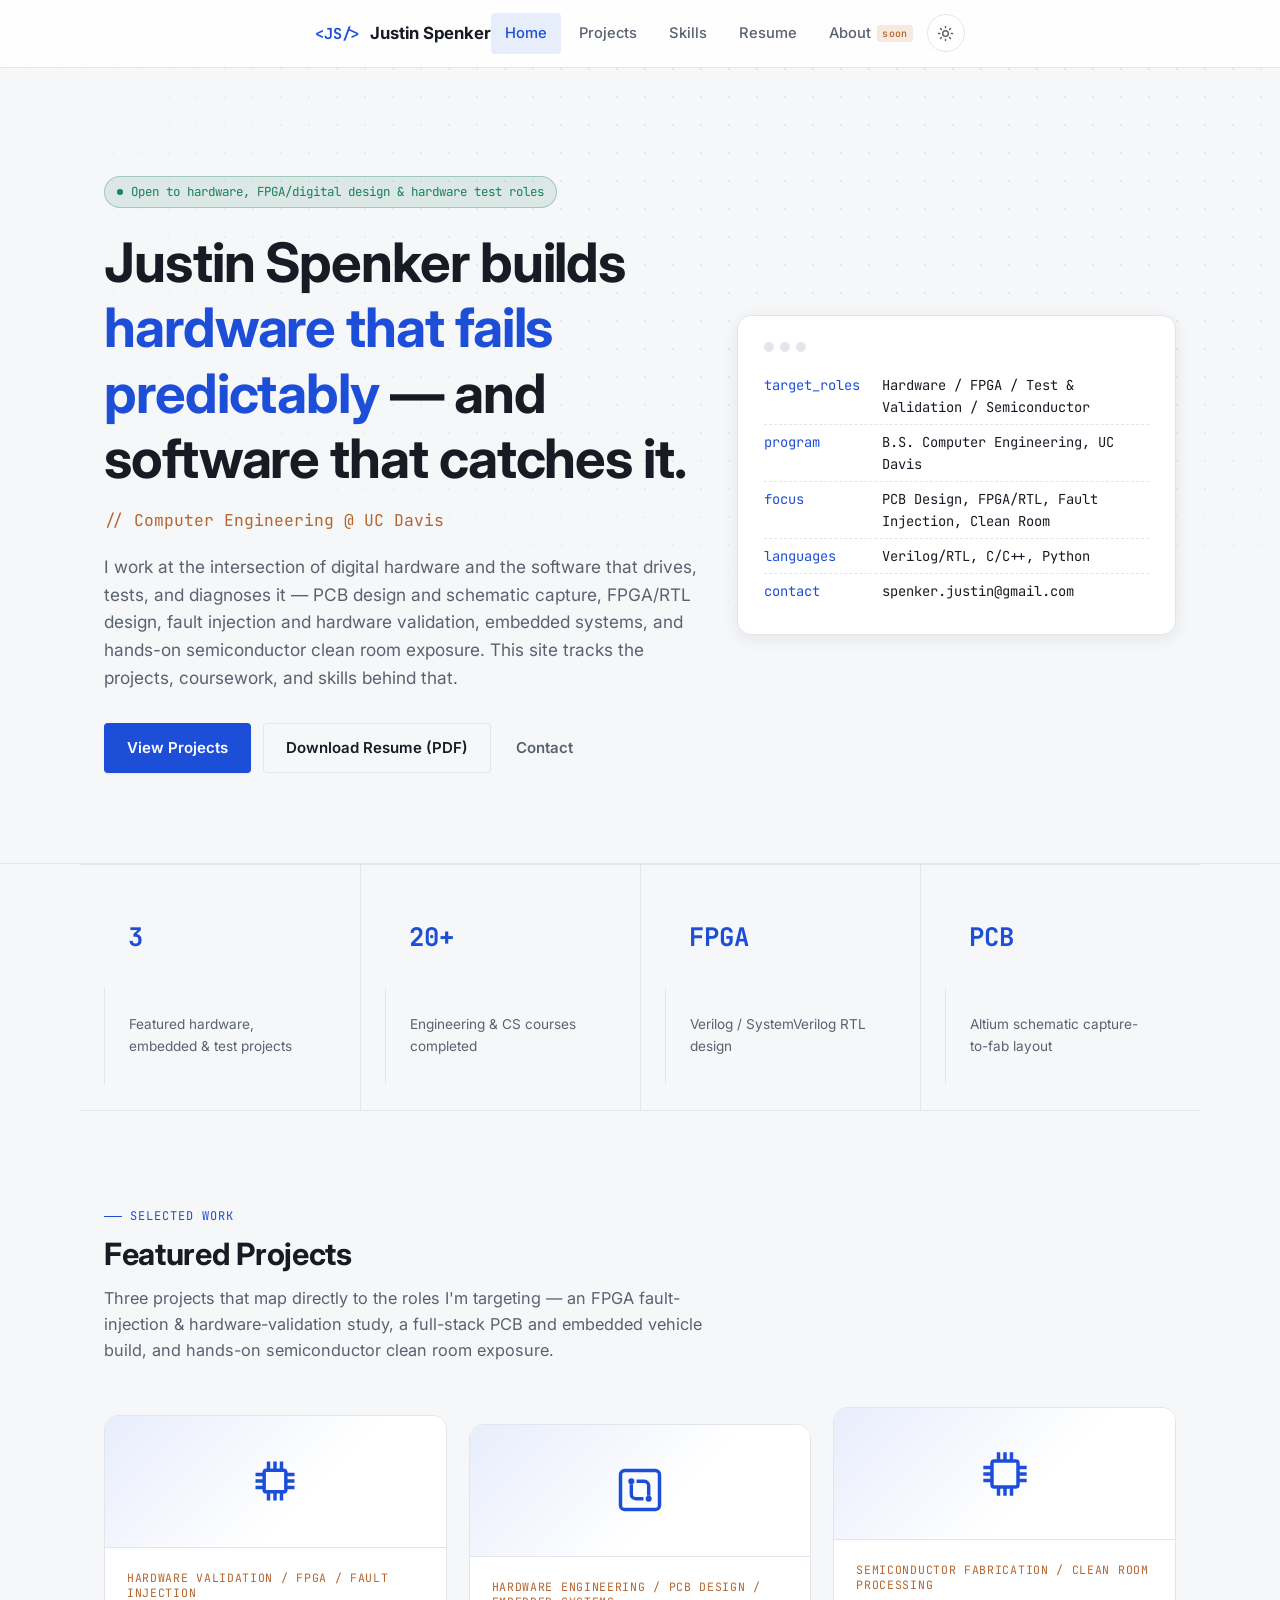
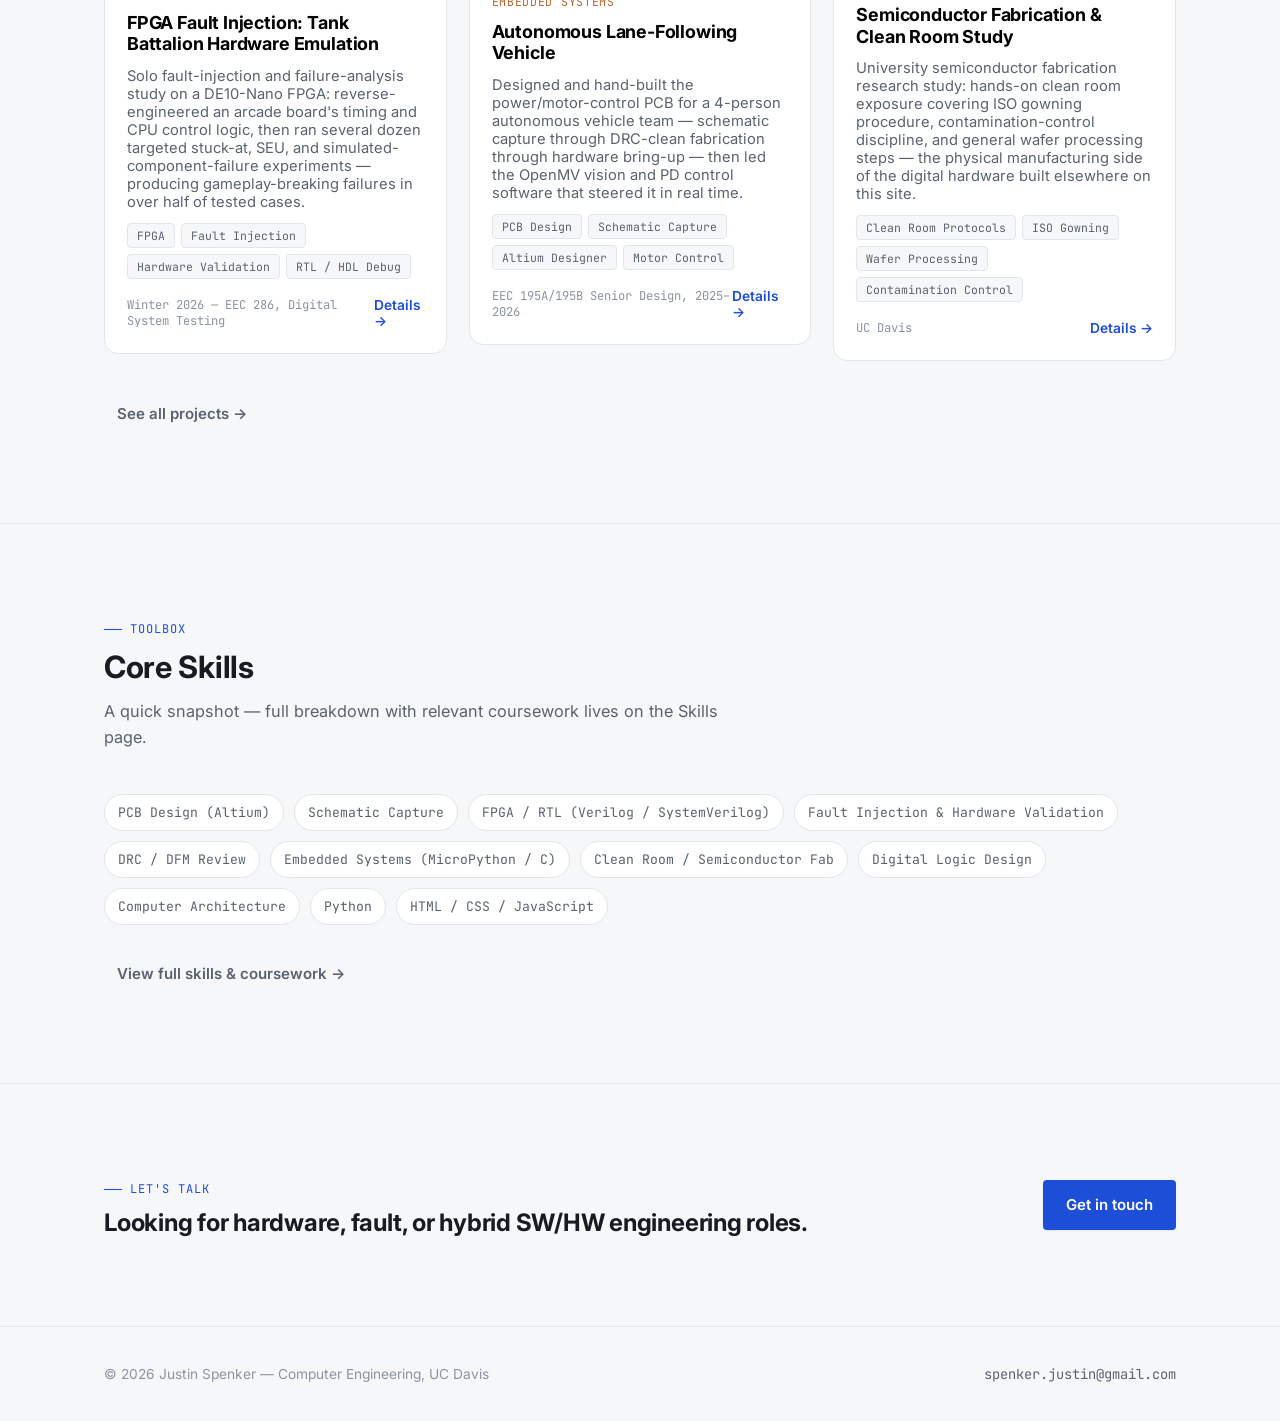
==== commit 985387c4: "Content depth pass for recruiter skim: expand all projects with quantified, role-specific detail; re" ====
--- a/index.html
+++ b/index.html
@@ -18,35 +18,37 @@
     <section class="hero">
       <div class="container hero-inner">
         <div>
-          <span class="hero-badge"><span class="dot"></span>Open to hardware / fault engineering roles</span>
+          <span class="hero-badge"><span class="dot"></span>Open to hardware, FPGA/digital design &amp; hardware test roles</span>
           <h1>Justin Spenker builds <span class="accent">hardware that fails predictably</span> — and software that catches it.</h1>
           <div class="role-line">// Computer Engineering @ UC Davis</div>
           <p class="lede">
-            I work at the intersection of digital hardware and the software that drives, tests, and diagnoses it — FPGA design,
-            PCB layout, fault injection, and embedded systems. This site tracks the projects, coursework, and skills behind that.
+            I work at the intersection of digital hardware and the software that drives, tests, and diagnoses it — PCB design and
+            schematic capture, FPGA/RTL design, fault injection and hardware validation, embedded systems, and hands-on
+            semiconductor clean room exposure. This site tracks the projects, coursework, and skills behind that.
           </p>
           <div class="hero-cta">
             <a href="projects.html" class="btn btn-primary">View Projects</a>
-            <a href="resume.html" class="btn btn-outline">Resume &amp; Contact</a>
+            <a href="assets/docs/justin-spenker-resume.pdf" class="btn btn-outline" target="_blank" rel="noopener">Download Resume (PDF)</a>
+            <a href="resume.html" class="btn btn-ghost">Contact</a>
           </div>
         </div>
         <div class="hero-panel">
           <div class="panel-dots"><span></span><span></span><span></span></div>
-          <div class="panel-line"><span class="k">target_roles</span><span class="v">Hardware / Fault / Hybrid SW-HW Eng.</span></div>
+          <div class="panel-line"><span class="k">target_roles</span><span class="v">Hardware / FPGA / Test &amp; Validation / Semiconductor</span></div>
           <div class="panel-line"><span class="k">program</span><span class="v">B.S. Computer Engineering, UC Davis</span></div>
-          <div class="panel-line"><span class="k">focus</span><span class="v">FPGA, PCB Design, Fault Diagnosis</span></div>
-          <div class="panel-line"><span class="k">languages</span><span class="v">Verilog, C/C++, Python</span></div>
-          <div class="panel-line"><span class="k">status</span><span class="v">Actively building &amp; shipping projects</span></div>
+          <div class="panel-line"><span class="k">focus</span><span class="v">PCB Design, FPGA/RTL, Fault Injection, Clean Room</span></div>
+          <div class="panel-line"><span class="k">languages</span><span class="v">Verilog/RTL, C/C++, Python</span></div>
+          <div class="panel-line"><span class="k">contact</span><span class="v"><a href="mailto:spenker.justin@gmail.com" style="color:inherit;">spenker.justin@gmail.com</a></span></div>
         </div>
       </div>
     </section>
 
     <!-- ===== Stat strip ===== -->
     <div class="stat-strip container" style="padding-left:0; padding-right:0; max-width: var(--max-w); margin:0 auto;">
-      <div><div class="num">3</div><div class="label">Featured hardware &amp; software projects</div></div>
+      <div><div class="num">3</div><div class="label">Featured hardware, embedded &amp; test projects</div></div>
       <div><div class="num">20+</div><div class="label">Engineering &amp; CS courses completed</div></div>
-      <div><div class="num">FPGA</div><div class="label">Verilog / SystemVerilog design</div></div>
-      <div><div class="num">PCB</div><div class="label">Altium schematic-to-fab layout</div></div>
+      <div><div class="num">FPGA</div><div class="label">Verilog / SystemVerilog RTL design</div></div>
+      <div><div class="num">PCB</div><div class="label">Altium schematic capture-to-fab layout</div></div>
     </div>
 
     <!-- ===== Featured Projects ===== -->
@@ -55,7 +57,7 @@
         <div class="section-head">
           <span class="eyebrow">Selected Work</span>
           <h2>Featured Projects</h2>
-          <p>Three projects that best represent the hardware/software hybrid work I want to keep doing — a fault-injection research study, a full-stack autonomous vehicle build, and a quantum cryptography simulator.</p>
+          <p>Three projects that map directly to the roles I'm targeting — an FPGA fault-injection &amp; hardware-validation study, a full-stack PCB and embedded vehicle build, and hands-on semiconductor clean room exposure.</p>
         </div>
         <div class="project-grid" id="featured-projects"></div>
         <div style="margin-top:32px;">
@@ -73,16 +75,16 @@
           <p>A quick snapshot — full breakdown with relevant coursework lives on the Skills page.</p>
         </div>
         <div class="chip-row">
-          <span class="chip">Verilog / SystemVerilog</span>
-          <span class="chip">FPGA (DE10-Nano / MiSTer)</span>
           <span class="chip">PCB Design (Altium)</span>
-          <span class="chip">Fault Injection &amp; Diagnosis</span>
-          <span class="chip">Embedded C</span>
+          <span class="chip">Schematic Capture</span>
+          <span class="chip">FPGA / RTL (Verilog / SystemVerilog)</span>
+          <span class="chip">Fault Injection &amp; Hardware Validation</span>
+          <span class="chip">DRC / DFM Review</span>
+          <span class="chip">Embedded Systems (MicroPython / C)</span>
+          <span class="chip">Clean Room / Semiconductor Fab</span>
           <span class="chip">Digital Logic Design</span>
+          <span class="chip">Computer Architecture</span>
           <span class="chip">Python</span>
-          <span class="chip">Computer Architecture</span>
-          <span class="chip">Computer Vision (OpenMV)</span>
-          <span class="chip">Quantum Computing (Qiskit)</span>
           <span class="chip">HTML / CSS / JavaScript</span>
         </div>
         <div style="margin-top:28px;">
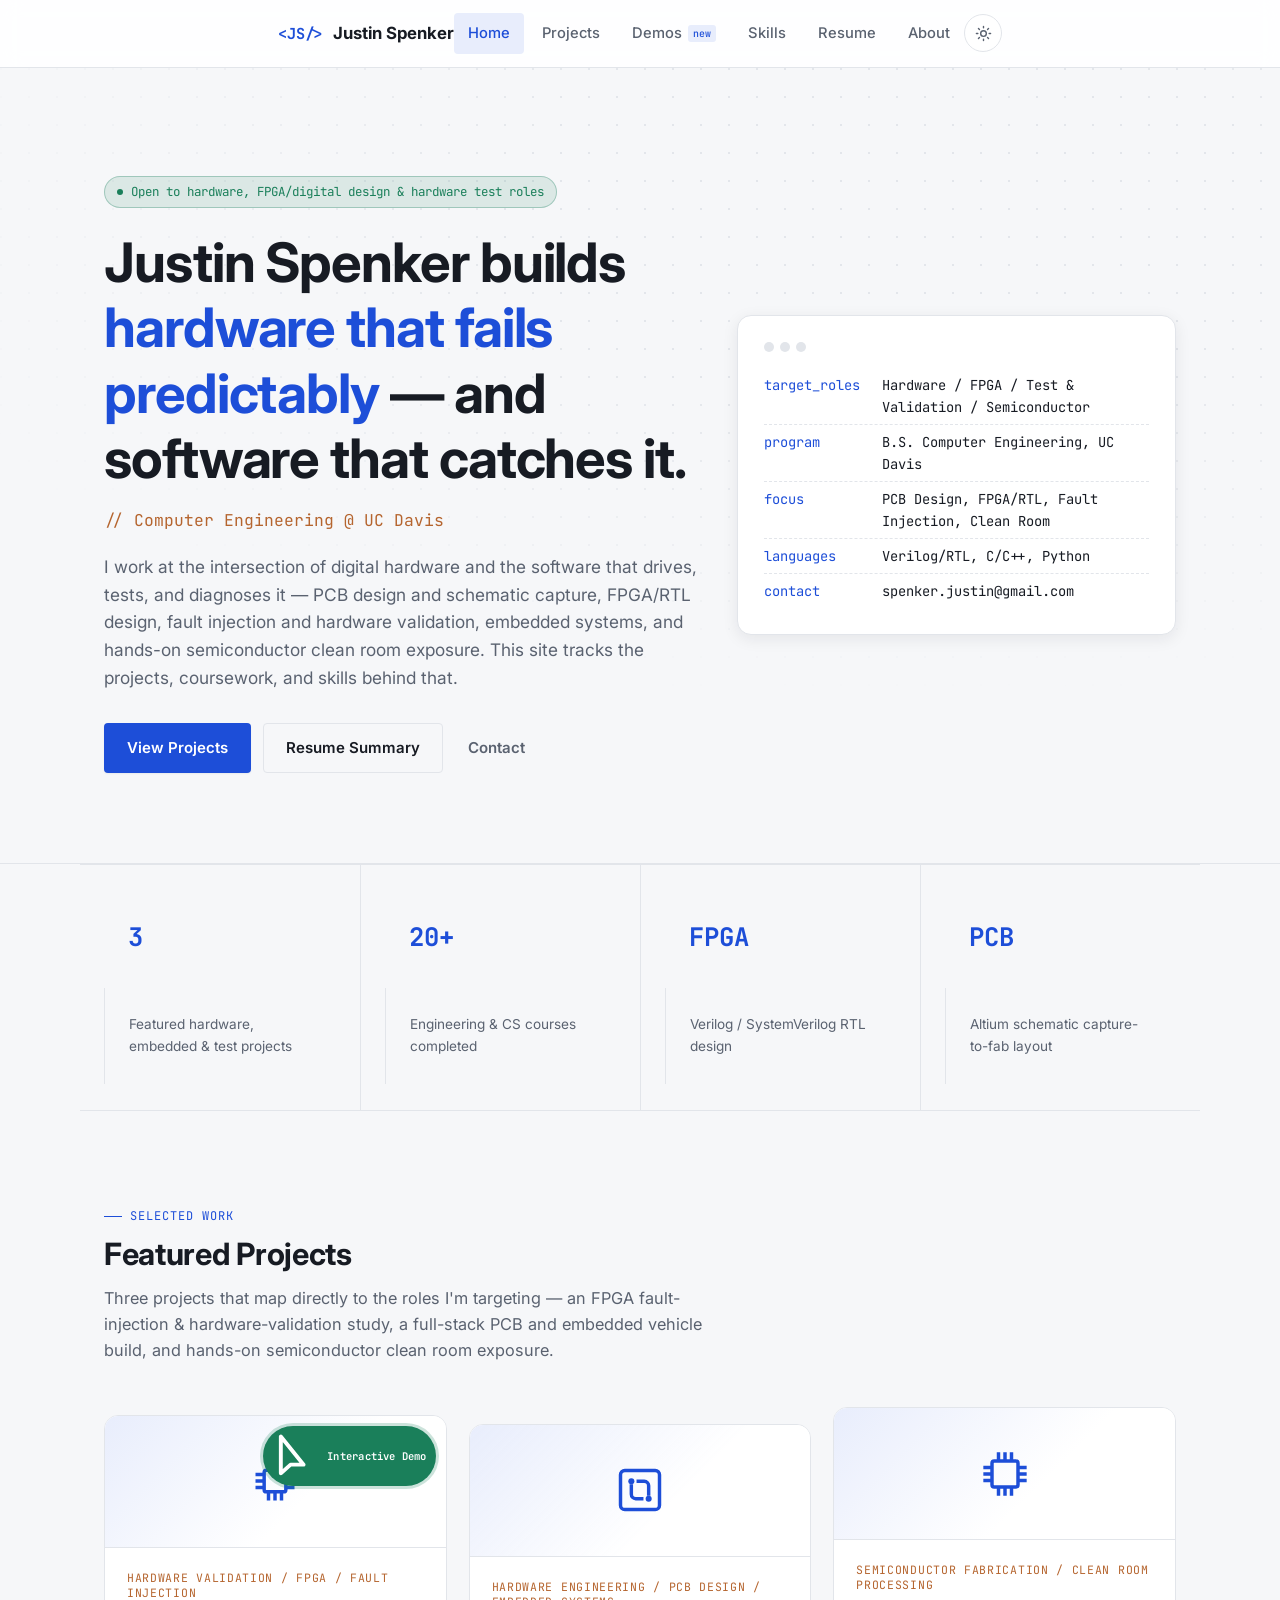
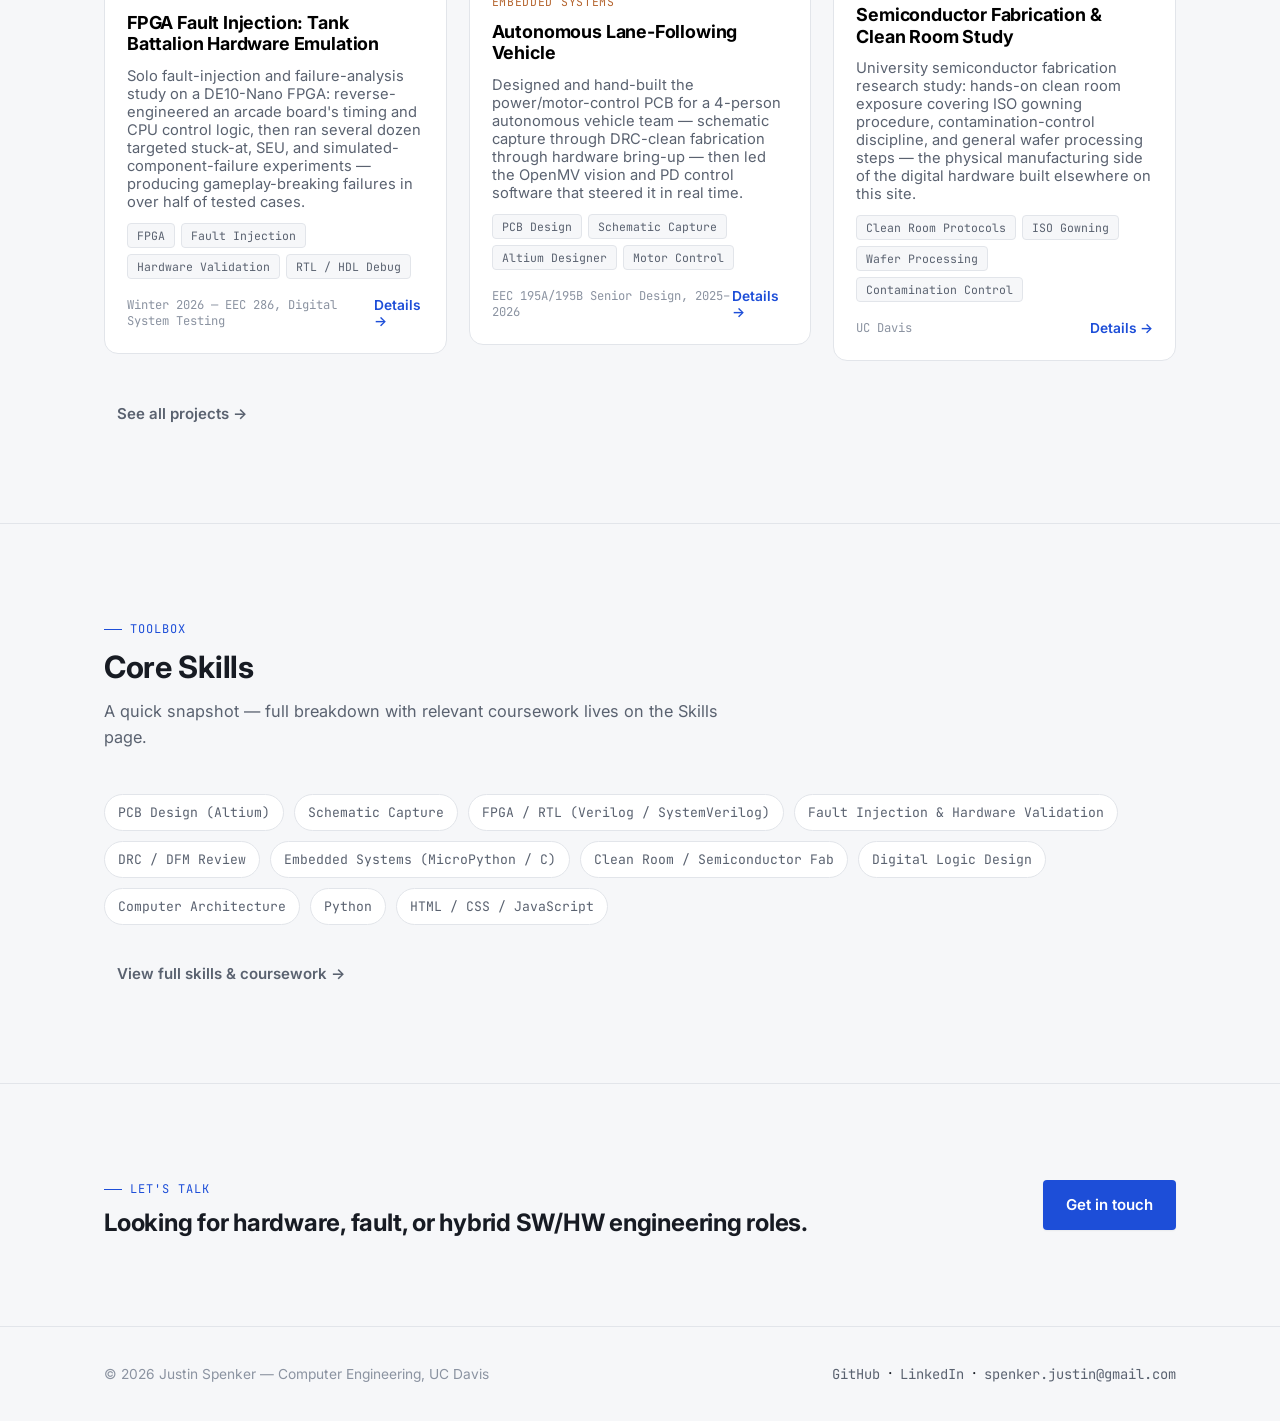
==== commit eff5faf1: "Updates General updates to resume and contact page" ====
--- a/index.html
+++ b/index.html
@@ -28,8 +28,8 @@
           </p>
           <div class="hero-cta">
             <a href="projects.html" class="btn btn-primary">View Projects</a>
-            <a href="assets/docs/justin-spenker-resume.pdf" class="btn btn-outline" target="_blank" rel="noopener">Download Resume (PDF)</a>
-            <a href="resume.html" class="btn btn-ghost">Contact</a>
+            <a href="resume.html" class="btn btn-outline">Resume Summary</a>
+            <a href="mailto:spenker.justin@gmail.com" class="btn btn-ghost">Contact</a>
           </div>
         </div>
         <div class="hero-panel">
--- a/css/style.css
+++ b/css/style.css
@@ -1,518 +1,789 @@
-/* =========================================================
-   Justin Spenker — Portfolio
-   Design system: hybrid technical / minimal-professional
-   Edit the CSS custom properties below to reskin the whole
-   site from one place.
-   ========================================================= */
-
-:root {
-  /* --- Color: light (default) theme --- */
-  --bg: #f6f7f9;
-  --bg-alt: #ffffff;
-  --bg-raised: #ffffff;
-  --border: #e2e5ea;
-  --text: #171b23;
-  --text-muted: #5a6270;
-  --text-faint: #8b93a1;
-
-  --accent: #1d4ed8;        /* primary — signal blue */
-  --accent-strong: #1739a6;
-  --accent-soft: #e8edfc;
-  --copper: #b5652f;        /* secondary — PCB copper trace */
-  --copper-soft: #f6e9df;
-  --success: #1a7f5a;
-  --danger: #b23b3b;
-
-  --mono: "JetBrains Mono", "SFMono-Regular", Consolas, Menlo, monospace;
-  --sans: "Inter", -apple-system, BlinkMacSystemFont, "Segoe UI", sans-serif;
-
-  --radius-sm: 4px;
-  --radius: 8px;
-  --radius-lg: 14px;
-  --shadow-sm: 0 1px 2px rgba(23, 27, 35, 0.06);
-  --shadow: 0 4px 16px rgba(23, 27, 35, 0.08);
-  --shadow-lg: 0 12px 40px rgba(23, 27, 35, 0.14);
-
-  --header-h: 68px;
-  --max-w: 1120px;
-
-  color-scheme: light;
-}
-
-[data-theme="dark"] {
-  --bg: #0b0e14;
-  --bg-alt: #121721;
-  --bg-raised: #161c29;
-  --border: #232a38;
-  --text: #e7eaf0;
-  --text-muted: #9aa3b5;
-  --text-faint: #6b7386;
-
-  --accent: #5b8bf0;
-  --accent-strong: #7fa3f5;
-  --accent-soft: #182645;
-  --copper: #d98a52;
-  --copper-soft: #2a2016;
-  --success: #3fbf8f;
-  --danger: #e0685f;
-
-  --shadow-sm: 0 1px 2px rgba(0, 0, 0, 0.3);
-  --shadow: 0 4px 20px rgba(0, 0, 0, 0.35);
-  --shadow-lg: 0 16px 48px rgba(0, 0, 0, 0.5);
-
-  color-scheme: dark;
-}
-
-/* ---------- Reset ---------- */
-* , *::before, *::after { box-sizing: border-box; }
-html { scroll-behavior: smooth; }
-body {
-  margin: 0;
-  background: var(--bg);
-  color: var(--text);
-  font-family: var(--sans);
-  font-size: 16px;
-  line-height: 1.6;
-  -webkit-font-smoothing: antialiased;
-  transition: background-color .25s ease, color .25s ease;
-}
-img { max-width: 100%; display: block; }
-a { color: inherit; text-decoration: none; }
-ul { margin: 0; padding: 0; list-style: none; }
-h1, h2, h3, h4 { margin: 0; line-height: 1.2; font-weight: 700; letter-spacing: -0.01em; }
-p { margin: 0; }
-button { font-family: inherit; cursor: pointer; }
-
-.container {
-  max-width: var(--max-w);
-  margin: 0 auto;
-  padding: 0 24px;
-}
-
-.mono { font-family: var(--mono); }
-
-.eyebrow {
-  font-family: var(--mono);
-  font-size: 0.75rem;
-  letter-spacing: 0.08em;
-  text-transform: uppercase;
-  color: var(--accent);
-  display: inline-flex;
-  align-items: center;
-  gap: 8px;
-}
-.eyebrow::before {
-  content: "";
-  width: 18px;
-  height: 1px;
-  background: var(--accent);
-  display: inline-block;
-}
-
-.section {
-  padding: 88px 0;
-  border-bottom: 1px solid var(--border);
-}
-.section:last-of-type { border-bottom: none; }
-.section-head { max-width: 640px; margin-bottom: 44px; }
-.section-head h2 { font-size: clamp(1.6rem, 2.4vw, 2.1rem); margin-top: 10px; }
-.section-head p { color: var(--text-muted); margin-top: 12px; font-size: 1.02rem; }
-
-/* ---------- Buttons ---------- */
-.btn {
-  display: inline-flex;
-  align-items: center;
-  gap: 8px;
-  padding: 12px 22px;
-  border-radius: var(--radius-sm);
-  font-weight: 600;
-  font-size: 0.94rem;
-  border: 1px solid transparent;
-  transition: transform .15s ease, box-shadow .15s ease, background-color .15s ease, border-color .15s ease;
-}
-.btn:active { transform: translateY(1px); }
-.btn-primary {
-  background: var(--accent);
-  color: #fff;
-  box-shadow: var(--shadow-sm);
-}
-.btn-primary:hover { background: var(--accent-strong); box-shadow: var(--shadow); }
-.btn-outline {
-  background: transparent;
-  border-color: var(--border);
-  color: var(--text);
-}
-.btn-outline:hover { border-color: var(--accent); color: var(--accent); }
-.btn-ghost {
-  background: transparent;
-  color: var(--text-muted);
-  padding: 8px 12px;
-}
-.btn-ghost:hover { color: var(--accent); }
-.btn[disabled], .btn.is-disabled {
-  opacity: 0.55;
-  cursor: not-allowed;
-  pointer-events: none;
-}
-.btn-sm { padding: 8px 14px; font-size: 0.85rem; }
-
-/* ---------- Header / Nav ---------- */
-.site-header {
-  position: sticky;
-  top: 0;
-  z-index: 100;
-  height: var(--header-h);
-  display: flex;
-  align-items: center;
-  background: color-mix(in srgb, var(--bg-alt) 88%, transparent);
-  backdrop-filter: blur(10px);
-  border-bottom: 1px solid var(--border);
-}
-.site-header .container {
-  display: flex;
-  align-items: center;
-  justify-content: space-between;
-}
-.brand {
-  display: flex;
-  align-items: baseline;
-  gap: 10px;
-  font-weight: 700;
-  font-size: 1.05rem;
-}
-.brand .brand-mark {
-  font-family: var(--mono);
-  color: var(--accent);
-  font-size: 0.95rem;
-}
-.nav-links {
-  display: flex;
-  align-items: center;
-  gap: 4px;
-}
-.nav-links a {
-  padding: 9px 14px;
-  border-radius: var(--radius-sm);
-  font-size: 0.92rem;
-  color: var(--text-muted);
-  font-weight: 500;
-  display: flex;
-  align-items: center;
-  gap: 6px;
-}
-.nav-links a:hover { color: var(--text); background: var(--bg); }
-.nav-links a.active { color: var(--accent); background: var(--accent-soft); }
-.nav-links .tag-soon {
-  font-family: var(--mono);
-  font-size: 0.62rem;
-  padding: 1px 5px;
-  border-radius: 3px;
-  background: var(--copper-soft);
-  color: var(--copper);
-  letter-spacing: 0.03em;
-}
-
-.header-actions { display: flex; align-items: center; gap: 8px; }
-
-.theme-toggle {
-  width: 38px;
-  height: 38px;
-  border-radius: 50%;
-  border: 1px solid var(--border);
-  background: var(--bg-alt);
-  display: flex;
-  align-items: center;
-  justify-content: center;
-  color: var(--text-muted);
-}
-.theme-toggle:hover { color: var(--accent); border-color: var(--accent); }
-.theme-toggle svg { width: 17px; height: 17px; }
-.theme-toggle .icon-moon { display: none; }
-[data-theme="dark"] .theme-toggle .icon-sun { display: none; }
-[data-theme="dark"] .theme-toggle .icon-moon { display: block; }
-
-.nav-toggle {
-  display: none;
-  width: 38px; height: 38px;
-  border-radius: var(--radius-sm);
-  border: 1px solid var(--border);
-  background: var(--bg-alt);
-  align-items: center;
-  justify-content: center;
-}
-.nav-toggle span, .nav-toggle::before, .nav-toggle::after {
-  content: "";
-  display: block;
-  width: 16px;
-  height: 2px;
-  background: var(--text);
-  position: relative;
-}
-
-/* ---------- Hero ---------- */
-.hero {
-  position: relative;
-  padding: 108px 0 90px;
-  overflow: hidden;
-  border-bottom: 1px solid var(--border);
-}
-.hero::before {
-  content: "";
-  position: absolute;
-  inset: 0;
-  background-image:
-    radial-gradient(circle at 1px 1px, var(--border) 1px, transparent 0);
-  background-size: 28px 28px;
-  mask-image: radial-gradient(ellipse 80% 60% at 70% 20%, #000 40%, transparent 100%);
-  opacity: 0.9;
-  pointer-events: none;
-}
-.hero-inner { position: relative; display: grid; grid-template-columns: 1.15fr 0.85fr; gap: 40px; align-items: center; }
-.hero-badge {
-  display: inline-flex;
-  align-items: center;
-  gap: 8px;
-  font-family: var(--mono);
-  font-size: 0.78rem;
-  color: var(--success);
-  background: color-mix(in srgb, var(--success) 12%, transparent);
-  border: 1px solid color-mix(in srgb, var(--success) 30%, transparent);
-  padding: 5px 12px;
-  border-radius: 100px;
-  margin-bottom: 22px;
-}
-.hero-badge .dot { width: 6px; height: 6px; border-radius: 50%; background: var(--success); }
-.hero h1 {
-  font-size: clamp(2.2rem, 4.4vw, 3.4rem);
-  letter-spacing: -0.02em;
-}
-.hero h1 .accent { color: var(--accent); }
-.hero .role-line {
-  margin-top: 16px;
-  font-family: var(--mono);
-  font-size: 1.02rem;
-  color: var(--copper);
-}
-.hero p.lede {
-  margin-top: 20px;
-  font-size: 1.08rem;
-  color: var(--text-muted);
-  max-width: 54ch;
-}
-.hero-cta { margin-top: 32px; display: flex; gap: 12px; flex-wrap: wrap; }
-
-.hero-panel {
-  background: var(--bg-raised);
-  border: 1px solid var(--border);
-  border-radius: var(--radius-lg);
-  box-shadow: var(--shadow);
-  padding: 26px;
-  font-family: var(--mono);
-  font-size: 0.86rem;
-}
-.hero-panel .panel-dots { display: flex; gap: 6px; margin-bottom: 16px; }
-.hero-panel .panel-dots span { width: 10px; height: 10px; border-radius: 50%; background: var(--border); }
-.hero-panel .panel-line { display: flex; gap: 10px; padding: 6px 0; border-bottom: 1px dashed var(--border); color: var(--text-muted); }
-.hero-panel .panel-line:last-child { border-bottom: none; }
-.hero-panel .panel-line .k { color: var(--accent); min-width: 108px; }
-.hero-panel .panel-line .v { color: var(--text); }
-
-/* ---------- Stat strip ---------- */
-.stat-strip {
-  display: grid;
-  grid-template-columns: repeat(4, 1fr);
-  border-top: 1px solid var(--border);
-  border-bottom: 1px solid var(--border);
-}
-.stat-strip div {
-  padding: 26px 24px;
-  border-left: 1px solid var(--border);
-}
-.stat-strip div:first-child { border-left: none; }
-.stat-strip .num { font-family: var(--mono); font-size: 1.6rem; color: var(--accent); font-weight: 700; }
-.stat-strip .label { color: var(--text-muted); font-size: 0.85rem; margin-top: 4px; }
-
-/* ---------- Skill chips (home strip) ---------- */
-.chip-row { display: flex; flex-wrap: wrap; gap: 10px; }
-.chip {
-  font-family: var(--mono);
-  font-size: 0.82rem;
-  padding: 7px 13px;
-  border-radius: 100px;
-  border: 1px solid var(--border);
-  background: var(--bg-alt);
-  color: var(--text-muted);
-}
-
-/* ---------- Project cards / grid ---------- */
-.filter-row { display: flex; flex-wrap: wrap; gap: 8px; margin-bottom: 32px; }
-.filter-btn {
-  font-family: var(--mono);
-  font-size: 0.82rem;
-  padding: 8px 14px;
-  border-radius: var(--radius-sm);
-  border: 1px solid var(--border);
-  background: var(--bg-alt);
-  color: var(--text-muted);
-}
-.filter-btn:hover { color: var(--text); }
-.filter-btn.active { background: var(--accent); border-color: var(--accent); color: #fff; }
-
-.project-grid {
-  display: grid;
-  grid-template-columns: repeat(auto-fill, minmax(340px, 1fr));
-  gap: 22px;
-}
-.project-card {
-  background: var(--bg-raised);
-  border: 1px solid var(--border);
-  border-radius: var(--radius-lg);
-  overflow: hidden;
-  display: flex;
-  flex-direction: column;
-  transition: transform .18s ease, box-shadow .18s ease, border-color .18s ease;
-  text-align: left;
-}
-.project-card:hover { transform: translateY(-3px); box-shadow: var(--shadow-lg); border-color: color-mix(in srgb, var(--accent) 40%, var(--border)); }
-.project-card .thumb {
-  height: 132px;
-  display: flex;
-  align-items: center;
-  justify-content: center;
-  background:
-    linear-gradient(135deg, var(--accent-soft), transparent 60%),
-    var(--bg-alt);
-  border-bottom: 1px solid var(--border);
-  color: var(--accent);
-}
-.project-card .thumb svg { width: 52px; height: 52px; }
-.project-card .body { padding: 22px 22px 24px; display: flex; flex-direction: column; gap: 12px; flex: 1; }
-.project-card .cat { font-family: var(--mono); font-size: 0.72rem; color: var(--copper); text-transform: uppercase; letter-spacing: 0.06em; }
-.project-card h3 { font-size: 1.12rem; }
-.project-card .desc { color: var(--text-muted); font-size: 0.92rem; flex: 1; }
-.project-card .meta { font-family: var(--mono); font-size: 0.76rem; color: var(--text-faint); }
-.tag-row { display: flex; flex-wrap: wrap; gap: 6px; }
-.tag-row .tag { font-family: var(--mono); font-size: 0.72rem; padding: 4px 9px; border-radius: 4px; background: var(--bg); border: 1px solid var(--border); color: var(--text-muted); }
-.project-card .card-foot { display: flex; align-items: center; justify-content: space-between; margin-top: 6px; }
-.project-card .view-link { font-size: 0.86rem; font-weight: 600; color: var(--accent); display: inline-flex; align-items: center; gap: 6px; }
-
-.card-btn-reset { border: none; background: none; padding: 0; margin: 0; width: 100%; }
-
-/* ---------- Modal ---------- */
-.modal-overlay {
-  position: fixed; inset: 0; z-index: 200;
-  background: rgba(10, 12, 18, 0.55);
-  display: none;
-  align-items: flex-start;
-  justify-content: center;
-  padding: 64px 20px;
-  overflow-y: auto;
-}
-.modal-overlay.open { display: flex; }
-.modal {
-  background: var(--bg-raised);
-  border: 1px solid var(--border);
-  border-radius: var(--radius-lg);
-  max-width: 760px;
-  width: 100%;
-  box-shadow: var(--shadow-lg);
-  animation: modalIn .18s ease;
-}
-@keyframes modalIn { from { opacity: 0; transform: translateY(8px); } to { opacity: 1; transform: translateY(0); } }
-.modal-head {
-  display: flex; justify-content: space-between; align-items: flex-start;
-  padding: 26px 28px; border-bottom: 1px solid var(--border);
-}
-.modal-head .cat { font-family: var(--mono); font-size: 0.72rem; color: var(--copper); text-transform: uppercase; letter-spacing: 0.06em; }
-.modal-head h3 { font-size: 1.4rem; margin-top: 8px; }
-.modal-head .meta-line { color: var(--text-muted); font-size: 0.88rem; margin-top: 6px; font-family: var(--mono); }
-.modal-close { border: 1px solid var(--border); background: var(--bg-alt); width: 34px; height: 34px; border-radius: 50%; display: flex; align-items: center; justify-content: center; color: var(--text-muted); flex-shrink: 0; }
-.modal-close:hover { color: var(--danger); border-color: var(--danger); }
-.modal-body { padding: 26px 28px 30px; display: flex; flex-direction: column; gap: 22px; }
-.modal-body h4 { font-size: 0.95rem; color: var(--accent); font-family: var(--mono); text-transform: uppercase; letter-spacing: 0.04em; margin-bottom: 8px; }
-.modal-body p { color: var(--text-muted); font-size: 0.95rem; }
-.modal-body ul { display: flex; flex-direction: column; gap: 6px; }
-.modal-body li { color: var(--text-muted); font-size: 0.93rem; padding-left: 16px; position: relative; }
-.modal-body li::before { content: "▸"; position: absolute; left: 0; color: var(--accent); }
-.result-table { width: 100%; border-collapse: collapse; font-size: 0.86rem; }
-.result-table th, .result-table td { border: 1px solid var(--border); padding: 8px 10px; text-align: left; color: var(--text-muted); }
-.result-table th { background: var(--bg); color: var(--text); font-family: var(--mono); font-size: 0.76rem; text-transform: uppercase; }
-.modal-foot { display: flex; gap: 10px; flex-wrap: wrap; padding-top: 6px; border-top: 1px solid var(--border); padding-top: 18px; }
-
-/* ---------- Skills page ---------- */
-.skill-groups { display: grid; grid-template-columns: repeat(auto-fit, minmax(280px, 1fr)); gap: 22px; }
-.skill-card {
-  background: var(--bg-raised); border: 1px solid var(--border); border-radius: var(--radius-lg);
-  padding: 24px;
-}
-.skill-card h3 { font-size: 1rem; display: flex; align-items: center; gap: 10px; }
-.skill-card h3 .idx { font-family: var(--mono); color: var(--accent); font-size: 0.85rem; }
-.skill-card .chip-row { margin-top: 16px; }
-
-.course-groups { display: flex; flex-direction: column; gap: 28px; margin-top: 8px; }
-.course-group h4 { font-family: var(--mono); font-size: 0.8rem; color: var(--copper); text-transform: uppercase; letter-spacing: 0.05em; margin-bottom: 14px; }
-.course-list { display: grid; grid-template-columns: repeat(auto-fill, minmax(260px, 1fr)); gap: 10px; }
-.course-item {
-  display: flex; gap: 12px; align-items: flex-start;
-  background: var(--bg-raised); border: 1px solid var(--border); border-radius: var(--radius);
-  padding: 12px 14px;
-}
-.course-item .code { font-family: var(--mono); font-size: 0.78rem; color: var(--accent); min-width: 66px; }
-.course-item .name { font-size: 0.88rem; color: var(--text); }
-
-/* ---------- Resume / Contact ---------- */
-.contact-grid { display: grid; grid-template-columns: 1.1fr 0.9fr; gap: 32px; }
-.contact-card {
-  background: var(--bg-raised); border: 1px solid var(--border); border-radius: var(--radius-lg);
-  padding: 30px;
-}
-.contact-row { display: flex; align-items: center; gap: 14px; padding: 14px 0; border-bottom: 1px solid var(--border); }
-.contact-row:last-child { border-bottom: none; }
-.contact-row .icon { width: 38px; height: 38px; border-radius: 50%; background: var(--accent-soft); color: var(--accent); display: flex; align-items: center; justify-content: center; flex-shrink: 0; }
-.contact-row .icon svg { width: 17px; height: 17px; }
-.contact-row .label { font-family: var(--mono); font-size: 0.72rem; color: var(--text-faint); text-transform: uppercase; letter-spacing: 0.05em; }
-.contact-row .value { font-size: 0.96rem; margin-top: 2px; }
-.contact-row .value.muted { color: var(--text-faint); font-style: italic; }
-.note-card {
-  border: 1px dashed var(--border);
-  border-radius: var(--radius-lg);
-  padding: 22px;
-  background: var(--copper-soft);
-}
-.note-card h4 { font-family: var(--mono); font-size: 0.82rem; color: var(--copper); text-transform: uppercase; letter-spacing: 0.05em; margin-bottom: 8px; }
-.note-card p { font-size: 0.88rem; color: var(--text-muted); }
-
-/* ---------- About stub ---------- */
-.stub-wrap {
-  min-height: calc(100vh - var(--header-h) - 160px);
-  display: flex; align-items: center; justify-content: center;
-  text-align: center;
-  padding: 60px 24px;
-}
-.stub-wrap .stub-inner { max-width: 480px; }
-.stub-wrap h2 { font-size: 1.7rem; margin-top: 14px; }
-.stub-wrap p { color: var(--text-muted); margin-top: 12px; }
-
-/* ---------- Footer ---------- */
-.site-footer { border-top: 1px solid var(--border); padding: 34px 0; }
-.site-footer .container { display: flex; justify-content: space-between; align-items: center; flex-wrap: wrap; gap: 12px; }
-.site-footer .foot-left { font-size: 0.86rem; color: var(--text-faint); }
-.site-footer .foot-right a { font-family: var(--mono); font-size: 0.86rem; color: var(--text-muted); }
-.site-footer .foot-right a:hover { color: var(--accent); }
-
-/* ---------- Responsive ---------- */
-@media (max-width: 880px) {
-  .hero-inner { grid-template-columns: 1fr; }
-  .stat-strip { grid-template-columns: repeat(2, 1fr); }
-  .stat-strip div:nth-child(3) { border-left: none; }
-  .contact-grid { grid-template-columns: 1fr; }
-}
-@media (max-width: 760px) {
-  .nav-links { position: fixed; top: var(--header-h); left: 0; right: 0; background: var(--bg-alt); border-bottom: 1px solid var(--border); flex-direction: column; align-items: stretch; padding: 10px; gap: 2px; transform: translateY(-8px); opacity: 0; pointer-events: none; transition: all .18s ease; }
-  .nav-links.open { transform: translateY(0); opacity: 1; pointer-events: auto; }
-  .nav-links a { padding: 12px 14px; }
-  .nav-toggle { display: flex; flex-direction: column; gap: 3px; }
-  .nav-toggle span { margin: 0; }
-  .section { padding: 60px 0; }
-  .hero { padding: 70px 0 50px; }
-}
+/* =========================================================
+   Justin Spenker — Portfolio
+   Design system: hybrid technical / minimal-professional
+   Edit the CSS custom properties below to reskin the whole
+   site from one place.
+   ========================================================= */
+
+:root {
+  /* --- Color: light (default) theme --- */
+  --bg: #f6f7f9;
+  --bg-alt: #ffffff;
+  --bg-raised: #ffffff;
+  --border: #e2e5ea;
+  --text: #171b23;
+  --text-muted: #5a6270;
+  --text-faint: #8b93a1;
+
+  --accent: #1d4ed8;        /* primary — signal blue */
+  --accent-strong: #1739a6;
+  --accent-soft: #e8edfc;
+  --copper: #b5652f;        /* secondary — PCB copper trace */
+  --copper-soft: #f6e9df;
+  --success: #1a7f5a;
+  --danger: #b23b3b;
+
+  --mono: "JetBrains Mono", "SFMono-Regular", Consolas, Menlo, monospace;
+  --sans: "Inter", -apple-system, BlinkMacSystemFont, "Segoe UI", sans-serif;
+
+  --radius-sm: 4px;
+  --radius: 8px;
+  --radius-lg: 14px;
+  --shadow-sm: 0 1px 2px rgba(23, 27, 35, 0.06);
+  --shadow: 0 4px 16px rgba(23, 27, 35, 0.08);
+  --shadow-lg: 0 12px 40px rgba(23, 27, 35, 0.14);
+
+  --header-h: 68px;
+  --max-w: 1120px;
+
+  color-scheme: light;
+}
+
+[data-theme="dark"] {
+  --bg: #0b0e14;
+  --bg-alt: #121721;
+  --bg-raised: #161c29;
+  --border: #232a38;
+  --text: #e7eaf0;
+  --text-muted: #9aa3b5;
+  --text-faint: #6b7386;
+
+  --accent: #5b8bf0;
+  --accent-strong: #7fa3f5;
+  --accent-soft: #182645;
+  --copper: #d98a52;
+  --copper-soft: #2a2016;
+  --success: #3fbf8f;
+  --danger: #e0685f;
+
+  --shadow-sm: 0 1px 2px rgba(0, 0, 0, 0.3);
+  --shadow: 0 4px 20px rgba(0, 0, 0, 0.35);
+  --shadow-lg: 0 16px 48px rgba(0, 0, 0, 0.5);
+
+  color-scheme: dark;
+}
+
+/* ---------- Reset ---------- */
+* , *::before, *::after { box-sizing: border-box; }
+html { scroll-behavior: smooth; }
+body {
+  margin: 0;
+  background: var(--bg);
+  color: var(--text);
+  font-family: var(--sans);
+  font-size: 16px;
+  line-height: 1.6;
+  -webkit-font-smoothing: antialiased;
+  transition: background-color .25s ease, color .25s ease;
+}
+img { max-width: 100%; display: block; }
+a { color: inherit; text-decoration: none; }
+ul { margin: 0; padding: 0; list-style: none; }
+h1, h2, h3, h4 { margin: 0; line-height: 1.2; font-weight: 700; letter-spacing: -0.01em; }
+p { margin: 0; }
+button { font-family: inherit; cursor: pointer; }
+
+.container {
+  max-width: var(--max-w);
+  margin: 0 auto;
+  padding: 0 24px;
+}
+
+.mono { font-family: var(--mono); }
+
+.eyebrow {
+  font-family: var(--mono);
+  font-size: 0.75rem;
+  letter-spacing: 0.08em;
+  text-transform: uppercase;
+  color: var(--accent);
+  display: inline-flex;
+  align-items: center;
+  gap: 8px;
+}
+.eyebrow::before {
+  content: "";
+  width: 18px;
+  height: 1px;
+  background: var(--accent);
+  display: inline-block;
+}
+
+.section {
+  padding: 88px 0;
+  border-bottom: 1px solid var(--border);
+}
+.section:last-of-type { border-bottom: none; }
+.section-head { max-width: 640px; margin-bottom: 44px; }
+.section-head h2 { font-size: clamp(1.6rem, 2.4vw, 2.1rem); margin-top: 10px; }
+.section-head p { color: var(--text-muted); margin-top: 12px; font-size: 1.02rem; }
+
+/* ---------- Buttons ---------- */
+.btn {
+  display: inline-flex;
+  align-items: center;
+  gap: 8px;
+  padding: 12px 22px;
+  border-radius: var(--radius-sm);
+  font-weight: 600;
+  font-size: 0.94rem;
+  border: 1px solid transparent;
+  transition: transform .15s ease, box-shadow .15s ease, background-color .15s ease, border-color .15s ease;
+}
+.btn:active { transform: translateY(1px); }
+.btn svg { width: 15px; height: 15px; flex-shrink: 0; }
+.btn-primary {
+  background: var(--accent);
+  color: #fff;
+  box-shadow: var(--shadow-sm);
+}
+.btn-primary:hover { background: var(--accent-strong); box-shadow: var(--shadow); }
+.btn-outline {
+  background: transparent;
+  border-color: var(--border);
+  color: var(--text);
+}
+.btn-outline:hover { border-color: var(--accent); color: var(--accent); }
+.btn-ghost {
+  background: transparent;
+  color: var(--text-muted);
+  padding: 8px 12px;
+}
+.btn-ghost:hover { color: var(--accent); }
+.btn[disabled], .btn.is-disabled {
+  opacity: 0.55;
+  cursor: not-allowed;
+  pointer-events: none;
+}
+.btn-sm { padding: 8px 14px; font-size: 0.85rem; }
+
+/* ---------- Header / Nav ---------- */
+.site-header {
+  position: sticky;
+  top: 0;
+  z-index: 100;
+  height: var(--header-h);
+  display: flex;
+  align-items: center;
+  background: color-mix(in srgb, var(--bg-alt) 88%, transparent);
+  backdrop-filter: blur(10px);
+  border-bottom: 1px solid var(--border);
+}
+.site-header .container {
+  display: flex;
+  align-items: center;
+  justify-content: space-between;
+}
+.brand {
+  display: flex;
+  align-items: baseline;
+  gap: 10px;
+  font-weight: 700;
+  font-size: 1.05rem;
+}
+.brand .brand-mark {
+  font-family: var(--mono);
+  color: var(--accent);
+  font-size: 0.95rem;
+}
+.nav-links {
+  display: flex;
+  align-items: center;
+  gap: 4px;
+}
+.nav-links a {
+  padding: 9px 14px;
+  border-radius: var(--radius-sm);
+  font-size: 0.92rem;
+  color: var(--text-muted);
+  font-weight: 500;
+  display: flex;
+  align-items: center;
+  gap: 6px;
+}
+.nav-links a:hover { color: var(--text); background: var(--bg); }
+.nav-links a.active { color: var(--accent); background: var(--accent-soft); }
+.nav-links .tag-soon {
+  font-family: var(--mono);
+  font-size: 0.62rem;
+  padding: 1px 5px;
+  border-radius: 3px;
+  background: var(--copper-soft);
+  color: var(--copper);
+  letter-spacing: 0.03em;
+}
+.nav-links .tag-new {
+  font-family: var(--mono);
+  font-size: 0.62rem;
+  padding: 1px 5px;
+  border-radius: 3px;
+  background: var(--accent-soft);
+  color: var(--accent);
+  letter-spacing: 0.03em;
+  animation: tagNewPulse 2.4s ease-in-out infinite;
+}
+@keyframes tagNewPulse {
+  0%, 100% { opacity: 1; }
+  50% { opacity: 0.55; }
+}
+
+.header-actions { display: flex; align-items: center; gap: 8px; }
+
+.theme-toggle {
+  width: 38px;
+  height: 38px;
+  border-radius: 50%;
+  border: 1px solid var(--border);
+  background: var(--bg-alt);
+  display: flex;
+  align-items: center;
+  justify-content: center;
+  color: var(--text-muted);
+}
+.theme-toggle:hover { color: var(--accent); border-color: var(--accent); }
+.theme-toggle svg { width: 17px; height: 17px; }
+.theme-toggle .icon-moon { display: none; }
+[data-theme="dark"] .theme-toggle .icon-sun { display: none; }
+[data-theme="dark"] .theme-toggle .icon-moon { display: block; }
+
+.nav-toggle {
+  display: none;
+  width: 38px; height: 38px;
+  border-radius: var(--radius-sm);
+  border: 1px solid var(--border);
+  background: var(--bg-alt);
+  align-items: center;
+  justify-content: center;
+}
+.nav-toggle span, .nav-toggle::before, .nav-toggle::after {
+  content: "";
+  display: block;
+  width: 16px;
+  height: 2px;
+  background: var(--text);
+  position: relative;
+}
+
+/* ---------- Hero ---------- */
+.hero {
+  position: relative;
+  padding: 108px 0 90px;
+  overflow: hidden;
+  border-bottom: 1px solid var(--border);
+}
+.hero::before {
+  content: "";
+  position: absolute;
+  inset: 0;
+  background-image:
+    radial-gradient(circle at 1px 1px, var(--border) 1px, transparent 0);
+  background-size: 28px 28px;
+  mask-image: radial-gradient(ellipse 80% 60% at 70% 20%, #000 40%, transparent 100%);
+  opacity: 0.9;
+  pointer-events: none;
+}
+.hero-inner { position: relative; display: grid; grid-template-columns: 1.15fr 0.85fr; gap: 40px; align-items: center; }
+.hero-badge {
+  display: inline-flex;
+  align-items: center;
+  gap: 8px;
+  font-family: var(--mono);
+  font-size: 0.78rem;
+  color: var(--success);
+  background: color-mix(in srgb, var(--success) 12%, transparent);
+  border: 1px solid color-mix(in srgb, var(--success) 30%, transparent);
+  padding: 5px 12px;
+  border-radius: 100px;
+  margin-bottom: 22px;
+}
+.hero-badge .dot { width: 6px; height: 6px; border-radius: 50%; background: var(--success); }
+.hero h1 {
+  font-size: clamp(2.2rem, 4.4vw, 3.4rem);
+  letter-spacing: -0.02em;
+}
+.hero h1 .accent { color: var(--accent); }
+.hero .role-line {
+  margin-top: 16px;
+  font-family: var(--mono);
+  font-size: 1.02rem;
+  color: var(--copper);
+}
+.hero p.lede {
+  margin-top: 20px;
+  font-size: 1.08rem;
+  color: var(--text-muted);
+  max-width: 54ch;
+}
+.hero-cta { margin-top: 32px; display: flex; gap: 12px; flex-wrap: wrap; }
+
+.hero-panel {
+  background: var(--bg-raised);
+  border: 1px solid var(--border);
+  border-radius: var(--radius-lg);
+  box-shadow: var(--shadow);
+  padding: 26px;
+  font-family: var(--mono);
+  font-size: 0.86rem;
+}
+.hero-panel .panel-dots { display: flex; gap: 6px; margin-bottom: 16px; }
+.hero-panel .panel-dots span { width: 10px; height: 10px; border-radius: 50%; background: var(--border); }
+.hero-panel .panel-line { display: flex; gap: 10px; padding: 6px 0; border-bottom: 1px dashed var(--border); color: var(--text-muted); }
+.hero-panel .panel-line:last-child { border-bottom: none; }
+.hero-panel .panel-line .k { color: var(--accent); min-width: 108px; }
+.hero-panel .panel-line .v { color: var(--text); }
+
+/* ---------- Stat strip ---------- */
+.stat-strip {
+  display: grid;
+  grid-template-columns: repeat(4, 1fr);
+  border-top: 1px solid var(--border);
+  border-bottom: 1px solid var(--border);
+}
+.stat-strip div {
+  padding: 26px 24px;
+  border-left: 1px solid var(--border);
+}
+.stat-strip div:first-child { border-left: none; }
+.stat-strip .num { font-family: var(--mono); font-size: 1.6rem; color: var(--accent); font-weight: 700; }
+.stat-strip .label { color: var(--text-muted); font-size: 0.85rem; margin-top: 4px; }
+
+/* ---------- Skill chips (home strip) ---------- */
+.chip-row { display: flex; flex-wrap: wrap; gap: 10px; }
+.chip {
+  font-family: var(--mono);
+  font-size: 0.82rem;
+  padding: 7px 13px;
+  border-radius: 100px;
+  border: 1px solid var(--border);
+  background: var(--bg-alt);
+  color: var(--text-muted);
+}
+
+/* ---------- Project cards / grid ---------- */
+.filter-row { display: flex; flex-wrap: wrap; gap: 8px; margin-bottom: 32px; }
+.filter-btn {
+  font-family: var(--mono);
+  font-size: 0.82rem;
+  padding: 8px 14px;
+  border-radius: var(--radius-sm);
+  border: 1px solid var(--border);
+  background: var(--bg-alt);
+  color: var(--text-muted);
+}
+.filter-btn:hover { color: var(--text); }
+.filter-btn.active { background: var(--accent); border-color: var(--accent); color: #fff; }
+
+.project-grid {
+  display: grid;
+  grid-template-columns: repeat(auto-fill, minmax(340px, 1fr));
+  gap: 22px;
+}
+.project-card {
+  background: var(--bg-raised);
+  border: 1px solid var(--border);
+  border-radius: var(--radius-lg);
+  overflow: hidden;
+  display: flex;
+  flex-direction: column;
+  transition: transform .18s ease, box-shadow .18s ease, border-color .18s ease;
+  text-align: left;
+}
+.project-card:hover { transform: translateY(-3px); box-shadow: var(--shadow-lg); border-color: color-mix(in srgb, var(--accent) 40%, var(--border)); }
+.project-card .thumb {
+  position: relative;
+  height: 132px;
+  display: flex;
+  align-items: center;
+  justify-content: center;
+  background:
+    linear-gradient(135deg, var(--accent-soft), transparent 60%),
+    var(--bg-alt);
+  border-bottom: 1px solid var(--border);
+  color: var(--accent);
+}
+.project-card .thumb svg { width: 52px; height: 52px; }
+
+.demo-badge {
+  position: absolute;
+  top: 10px;
+  right: 10px;
+  display: inline-flex;
+  align-items: center;
+  gap: 5px;
+  font-family: var(--mono);
+  font-size: 0.66rem;
+  font-weight: 600;
+  letter-spacing: 0.02em;
+  color: #fff;
+  background: var(--success);
+  padding: 4px 9px 4px 7px;
+  border-radius: 100px;
+  box-shadow: 0 0 0 3px color-mix(in srgb, var(--success) 22%, transparent);
+  animation: demoPulse 2.4s ease-in-out infinite;
+}
+.demo-badge svg { width: 11px; height: 11px; flex-shrink: 0; }
+@keyframes demoPulse {
+  0%, 100% { box-shadow: 0 0 0 3px color-mix(in srgb, var(--success) 22%, transparent); }
+  50% { box-shadow: 0 0 0 6px color-mix(in srgb, var(--success) 12%, transparent); }
+}
+.project-card .body { padding: 22px 22px 24px; display: flex; flex-direction: column; gap: 12px; flex: 1; }
+.project-card .cat { font-family: var(--mono); font-size: 0.72rem; color: var(--copper); text-transform: uppercase; letter-spacing: 0.06em; }
+.project-card h3 { font-size: 1.12rem; }
+.project-card .desc { color: var(--text-muted); font-size: 0.92rem; flex: 1; }
+.project-card .meta { font-family: var(--mono); font-size: 0.76rem; color: var(--text-faint); }
+.tag-row { display: flex; flex-wrap: wrap; gap: 6px; }
+.tag-row .tag { font-family: var(--mono); font-size: 0.72rem; padding: 4px 9px; border-radius: 4px; background: var(--bg); border: 1px solid var(--border); color: var(--text-muted); }
+.project-card .card-foot { display: flex; align-items: center; justify-content: space-between; margin-top: 6px; }
+.project-card .view-link { font-size: 0.86rem; font-weight: 600; color: var(--accent); display: inline-flex; align-items: center; gap: 6px; }
+
+.card-btn-reset { border: none; background: none; padding: 0; margin: 0; width: 100%; }
+
+/* ---------- Modal ---------- */
+.modal-overlay {
+  position: fixed; inset: 0; z-index: 200;
+  background: rgba(10, 12, 18, 0.55);
+  display: none;
+  align-items: flex-start;
+  justify-content: center;
+  padding: 64px 20px;
+  overflow-y: auto;
+}
+.modal-overlay.open { display: flex; }
+.modal {
+  background: var(--bg-raised);
+  border: 1px solid var(--border);
+  border-radius: var(--radius-lg);
+  max-width: 760px;
+  width: 100%;
+  box-shadow: var(--shadow-lg);
+  animation: modalIn .18s ease;
+}
+@keyframes modalIn { from { opacity: 0; transform: translateY(8px); } to { opacity: 1; transform: translateY(0); } }
+.modal-head {
+  display: flex; justify-content: space-between; align-items: flex-start;
+  padding: 26px 28px; border-bottom: 1px solid var(--border);
+}
+.modal-head .cat { font-family: var(--mono); font-size: 0.72rem; color: var(--copper); text-transform: uppercase; letter-spacing: 0.06em; }
+.modal-head h3 { font-size: 1.4rem; margin-top: 8px; }
+.modal-head .meta-line { color: var(--text-muted); font-size: 0.88rem; margin-top: 6px; font-family: var(--mono); }
+.modal-close { border: 1px solid var(--border); background: var(--bg-alt); width: 34px; height: 34px; border-radius: 50%; display: flex; align-items: center; justify-content: center; color: var(--text-muted); flex-shrink: 0; }
+.modal-close:hover { color: var(--danger); border-color: var(--danger); }
+.modal-body { padding: 26px 28px 30px; display: flex; flex-direction: column; gap: 22px; }
+.modal-body h4 { font-size: 0.95rem; color: var(--accent); font-family: var(--mono); text-transform: uppercase; letter-spacing: 0.04em; margin-bottom: 8px; }
+.modal-body p { color: var(--text-muted); font-size: 0.95rem; }
+.modal-body ul { display: flex; flex-direction: column; gap: 6px; }
+.modal-body li { color: var(--text-muted); font-size: 0.93rem; padding-left: 16px; position: relative; }
+.modal-body li::before { content: "▸"; position: absolute; left: 0; color: var(--accent); }
+.result-table { width: 100%; border-collapse: collapse; font-size: 0.86rem; }
+.result-table th, .result-table td { border: 1px solid var(--border); padding: 8px 10px; text-align: left; color: var(--text-muted); }
+.result-table th { background: var(--bg); color: var(--text); font-family: var(--mono); font-size: 0.76rem; text-transform: uppercase; }
+.modal-foot { display: flex; gap: 10px; flex-wrap: wrap; padding-top: 6px; border-top: 1px solid var(--border); padding-top: 18px; }
+
+/* ---------- Skills page ---------- */
+.skill-groups { display: grid; grid-template-columns: repeat(auto-fit, minmax(280px, 1fr)); gap: 22px; }
+.skill-card {
+  background: var(--bg-raised); border: 1px solid var(--border); border-radius: var(--radius-lg);
+  padding: 24px;
+}
+.skill-card h3 { font-size: 1rem; display: flex; align-items: center; gap: 10px; }
+.skill-card h3 .idx { font-family: var(--mono); color: var(--accent); font-size: 0.85rem; }
+.skill-card .chip-row { margin-top: 16px; }
+
+.course-groups { display: flex; flex-direction: column; gap: 28px; margin-top: 8px; }
+.course-group h4 { font-family: var(--mono); font-size: 0.8rem; color: var(--copper); text-transform: uppercase; letter-spacing: 0.05em; margin-bottom: 14px; }
+.course-list { display: grid; grid-template-columns: repeat(auto-fill, minmax(260px, 1fr)); gap: 10px; }
+.course-item {
+  display: flex; gap: 12px; align-items: flex-start;
+  background: var(--bg-raised); border: 1px solid var(--border); border-radius: var(--radius);
+  padding: 12px 14px;
+}
+.course-item .code { font-family: var(--mono); font-size: 0.78rem; color: var(--accent); min-width: 66px; }
+.course-item .name { font-size: 0.88rem; color: var(--text); }
+
+/* ---------- Resume / Contact ---------- */
+.contact-grid { display: grid; grid-template-columns: 1.1fr 0.9fr; gap: 32px; }
+.contact-card {
+  background: var(--bg-raised); border: 1px solid var(--border); border-radius: var(--radius-lg);
+  padding: 30px;
+}
+.contact-row { display: flex; align-items: center; gap: 14px; padding: 14px 0; border-bottom: 1px solid var(--border); }
+.contact-row:last-child { border-bottom: none; }
+.contact-row .icon { width: 38px; height: 38px; border-radius: 50%; background: var(--accent-soft); color: var(--accent); display: flex; align-items: center; justify-content: center; flex-shrink: 0; }
+.contact-row .icon svg { width: 17px; height: 17px; }
+.contact-row .label { font-family: var(--mono); font-size: 0.72rem; color: var(--text-faint); text-transform: uppercase; letter-spacing: 0.05em; }
+.contact-row .value { font-size: 0.96rem; margin-top: 2px; }
+.contact-row .value.muted { color: var(--text-faint); font-style: italic; }
+.note-card {
+  border: 1px dashed var(--border);
+  border-radius: var(--radius-lg);
+  padding: 22px;
+  background: var(--copper-soft);
+}
+.note-card h4 { font-family: var(--mono); font-size: 0.82rem; color: var(--copper); text-transform: uppercase; letter-spacing: 0.05em; margin-bottom: 8px; }
+.note-card p { font-size: 0.88rem; color: var(--text-muted); }
+
+/* ---------- About stub ---------- */
+.stub-wrap {
+  min-height: calc(100vh - var(--header-h) - 160px);
+  display: flex; align-items: center; justify-content: center;
+  text-align: center;
+  padding: 60px 24px;
+}
+.stub-wrap .stub-inner { max-width: 480px; }
+.stub-wrap h2 { font-size: 1.7rem; margin-top: 14px; }
+.stub-wrap p { color: var(--text-muted); margin-top: 12px; }
+
+/* ---------- Footer ---------- */
+.site-footer { border-top: 1px solid var(--border); padding: 34px 0; }
+.site-footer .container { display: flex; justify-content: space-between; align-items: center; flex-wrap: wrap; gap: 12px; }
+.site-footer .foot-left { font-size: 0.86rem; color: var(--text-faint); }
+.site-footer .foot-right a { font-family: var(--mono); font-size: 0.86rem; color: var(--text-muted); }
+.site-footer .foot-right a:hover { color: var(--accent); }
+
+/* ---------- Fault-injection interactive demo ---------- */
+.demo-disclaimer {
+  display: flex; gap: 12px; align-items: flex-start;
+  background: var(--copper-soft); border: 1px dashed var(--border);
+  border-radius: var(--radius-lg); padding: 16px 18px; margin-bottom: 36px;
+  font-size: 0.88rem; color: var(--text-muted);
+}
+.demo-disclaimer strong { color: var(--copper); }
+
+.demo-layout {
+  display: grid;
+  grid-template-columns: 1.15fr 0.85fr;
+  gap: 24px;
+  align-items: start;
+}
+.demo-monitor {
+  background: #05070a;
+  border: 1px solid var(--border);
+  border-radius: var(--radius-lg);
+  padding: 14px;
+  box-shadow: var(--shadow);
+}
+.demo-monitor canvas { display: block; width: 100%; height: auto; border-radius: var(--radius-sm); background: #05070a; }
+#signal-canvas { margin-top: 10px; border-top: 1px solid #1c2333; padding-top: 10px; }
+
+.demo-side { display: flex; flex-direction: column; gap: 18px; }
+.demo-panel {
+  background: var(--bg-raised); border: 1px solid var(--border); border-radius: var(--radius-lg);
+  padding: 18px 20px;
+}
+.demo-panel h4 { font-family: var(--mono); font-size: 0.8rem; color: var(--accent); text-transform: uppercase; letter-spacing: 0.05em; margin-bottom: 12px; }
+
+.fault-toggle {
+  display: flex; align-items: center; gap: 12px; width: 100%;
+  text-align: left; padding: 10px 12px; margin-bottom: 8px;
+  background: var(--bg-alt); border: 1px solid var(--border); border-radius: var(--radius);
+  transition: border-color .15s ease, background-color .15s ease;
+}
+.fault-toggle:last-child { margin-bottom: 0; }
+.fault-toggle:hover { border-color: var(--accent); }
+.fault-toggle.active { border-color: var(--danger); background: color-mix(in srgb, var(--danger) 10%, var(--bg-alt)); }
+.ft-dot { width: 10px; height: 10px; border-radius: 50%; background: var(--success); flex-shrink: 0; }
+.fault-toggle.active .ft-dot { background: var(--danger); }
+.ft-body { display: flex; flex-direction: column; gap: 2px; }
+.ft-label { font-family: var(--mono); font-size: 0.82rem; color: var(--text); }
+.ft-expected { font-size: 0.74rem; color: var(--text-faint); }
+
+.demo-log {
+  height: 220px; overflow-y: auto;
+  background: #05070a; border-radius: var(--radius-sm);
+  padding: 10px 12px; font-family: var(--mono); font-size: 0.76rem; color: var(--text-muted);
+}
+.log-line { padding: 2px 0; border-bottom: 1px dashed rgba(255,255,255,0.05); }
+.log-line.log-ok { color: var(--success); }
+
+/* ---------- Demo page jump nav ---------- */
+.demo-jump {
+  display: flex; gap: 8px; flex-wrap: wrap;
+  margin-bottom: 24px;
+}
+.demo-jump-link {
+  font-family: var(--mono); font-size: 0.78rem; font-weight: 600;
+  padding: 8px 14px; border-radius: 100px;
+  border: 1px solid var(--border); color: var(--text-muted);
+  transition: border-color .15s ease, color .15s ease, background-color .15s ease;
+}
+.demo-jump-link:hover { border-color: var(--accent); color: var(--text); }
+.demo-jump-link.active { border-color: var(--accent); color: var(--accent); background: color-mix(in srgb, var(--accent) 10%, transparent); }
+
+/* ---------- QKD interactive demo ---------- */
+.qkd-stats {
+  display: grid; grid-template-columns: repeat(4, 1fr); gap: 10px;
+  margin-top: 14px;
+}
+.qkd-stat {
+  display: flex; flex-direction: column; gap: 4px;
+  background: var(--bg-raised); border: 1px solid var(--border); border-radius: var(--radius);
+  padding: 10px 12px;
+}
+.qs-label { font-family: var(--mono); font-size: 0.68rem; text-transform: uppercase; letter-spacing: 0.04em; color: var(--text-faint); }
+.qs-value { font-family: var(--mono); font-size: 1.15rem; font-weight: 700; color: var(--text); }
+
+.qkd-gauge-wrap { margin-top: 18px; }
+.qkd-gauge-track {
+  position: relative;
+  height: 10px; border-radius: 100px;
+  background: var(--bg-raised); border: 1px solid var(--border);
+  overflow: visible;
+}
+.qkd-gauge-zone-classical {
+  position: absolute; top: 0; left: 0; height: 100%;
+  width: calc(2.0 / 2.83 * 100%);
+  background: color-mix(in srgb, var(--danger) 14%, transparent);
+  border-right: 1px dashed var(--danger);
+  border-radius: 100px 0 0 100px;
+}
+.qkd-gauge-fill {
+  position: absolute; top: 0; left: 0; height: 100%;
+  width: 0%;
+  background: var(--success);
+  border-radius: 100px;
+  transition: width .25s ease;
+}
+.qkd-gauge-marker {
+  position: absolute; top: 50%; left: 0%;
+  width: 12px; height: 12px; border-radius: 50%;
+  background: var(--accent); border: 2px solid var(--bg);
+  transform: translate(-50%, -50%);
+  transition: left .25s ease;
+}
+.qkd-gauge-labels {
+  display: flex; justify-content: space-between;
+  font-family: var(--mono); font-size: 0.68rem; color: var(--text-faint);
+  margin-top: 8px;
+}
+
+.qkd-verdict {
+  margin-top: 16px; padding: 12px 14px;
+  border-radius: var(--radius); border: 1px solid var(--border);
+  background: var(--bg-raised);
+  font-family: var(--mono); font-size: 0.8rem; color: var(--text-muted);
+}
+.qkd-verdict.qkd-secure { border-color: var(--success); color: var(--success); background: color-mix(in srgb, var(--success) 8%, var(--bg-raised)); }
+.qkd-verdict.qkd-insecure { border-color: var(--danger); color: var(--danger); background: color-mix(in srgb, var(--danger) 8%, var(--bg-raised)); }
+
+.qkd-slider {
+  width: 100%; accent-color: var(--accent);
+}
+.qkd-slider-value {
+  font-family: var(--mono); font-size: 0.78rem; color: var(--text-muted);
+  margin-top: 8px;
+}
+
+/* ---------- Resume / experience ---------- */
+.exp-list { display: flex; flex-direction: column; gap: 18px; }
+.exp-item {
+  background: var(--bg-raised); border: 1px solid var(--border); border-radius: var(--radius-lg);
+  padding: 24px 28px;
+}
+.exp-head { display: flex; justify-content: space-between; align-items: flex-start; gap: 16px; flex-wrap: wrap; margin-bottom: 12px; }
+.exp-head h3 { font-size: 1.05rem; }
+.exp-org { color: var(--text-muted); font-size: 0.9rem; margin-top: 2px; }
+.exp-date { font-family: var(--mono); font-size: 0.78rem; color: var(--text-faint); }
+.exp-item ul { padding-left: 18px; color: var(--text-muted); font-size: 0.92rem; }
+.exp-item li { margin-bottom: 6px; }
+
+/* ---------- About page ---------- */
+.about-hero {
+  display: grid;
+  grid-template-columns: auto 1fr;
+  gap: 40px;
+  align-items: center;
+}
+.avatar-placeholder {
+  width: 168px; height: 168px; flex-shrink: 0;
+  border-radius: 50%;
+  border: 2px dashed var(--border);
+  background: var(--bg-raised);
+  display: flex; flex-direction: column; align-items: center; justify-content: center; gap: 8px;
+  color: var(--text-faint);
+}
+.avatar-placeholder svg { width: 44px; height: 44px; }
+.avatar-placeholder span { font-family: var(--mono); font-size: 0.7rem; text-transform: uppercase; letter-spacing: 0.05em; }
+.avatar-photo {
+  width: 168px; height: 168px; flex-shrink: 0;
+  border-radius: 50%; object-fit: cover;
+  border: 1px solid var(--border);
+}
+
+.carousel {
+  position: relative;
+  border: 1px solid var(--border);
+  border-radius: var(--radius-lg);
+  background: var(--bg-raised);
+  overflow: hidden;
+}
+.carousel-track {
+  display: flex;
+  transition: transform 0.35s ease;
+}
+.cat-slide {
+  position: relative;
+  flex: 0 0 100%;
+  aspect-ratio: 16 / 8;
+  display: flex; align-items: center; justify-content: center;
+}
+.cat-slide img {
+  width: 100%; height: 100%;
+  object-fit: cover; object-position: 50% 50%;
+  display: block;
+}
+.cat-caption {
+  position: absolute; left: 0; right: 0; bottom: 0;
+  padding: 24px 16px 34px;
+  background: linear-gradient(to top, rgba(0,0,0,0.7), transparent);
+  color: #fff;
+  font-family: var(--mono); font-size: 0.78rem;
+  text-align: left;
+}
+.cat-placeholder {
+  display: flex; flex-direction: column; align-items: center; gap: 10px;
+  color: var(--text-faint);
+}
+.cat-placeholder svg { width: 48px; height: 48px; }
+.cat-placeholder span { font-family: var(--mono); font-size: 0.78rem; }
+
+.carousel-btn {
+  position: absolute; top: 50%; transform: translateY(-50%);
+  width: 36px; height: 36px; border-radius: 50%;
+  display: flex; align-items: center; justify-content: center;
+  background: var(--bg); border: 1px solid var(--border); color: var(--text);
+  transition: border-color .15s ease, color .15s ease;
+}
+.carousel-btn:hover { border-color: var(--accent); color: var(--accent); }
+.carousel-btn.prev { left: 12px; }
+.carousel-btn.next { right: 12px; }
+
+.carousel-dots {
+  position: absolute; bottom: 12px; left: 50%; transform: translateX(-50%);
+  display: flex; gap: 6px;
+}
+.carousel-dot {
+  width: 8px; height: 8px; border-radius: 50%;
+  background: var(--border); border: none; padding: 0;
+  transition: background-color .15s ease, transform .15s ease;
+}
+.carousel-dot.active { background: var(--accent); transform: scale(1.25); }
+
+/* ---------- Responsive ---------- */
+@media (max-width: 880px) {
+  .hero-inner { grid-template-columns: 1fr; }
+  .stat-strip { grid-template-columns: repeat(2, 1fr); }
+  .stat-strip div:nth-child(3) { border-left: none; }
+  .contact-grid { grid-template-columns: 1fr; }
+  .demo-layout { grid-template-columns: 1fr; }
+  .qkd-stats { grid-template-columns: repeat(2, 1fr); }
+  .about-hero { grid-template-columns: 1fr; text-align: center; justify-items: center; }
+}
+@media (max-width: 760px) {
+  .nav-links { position: fixed; top: var(--header-h); left: 0; right: 0; background: var(--bg-alt); border-bottom: 1px solid var(--border); flex-direction: column; align-items: stretch; padding: 10px; gap: 2px; transform: translateY(-8px); opacity: 0; pointer-events: none; transition: all .18s ease; }
+  .nav-links.open { transform: translateY(0); opacity: 1; pointer-events: auto; }
+  .nav-links a { padding: 12px 14px; }
+  .nav-toggle { display: flex; flex-direction: column; gap: 3px; }
+  .nav-toggle span { margin: 0; }
+  .section { padding: 60px 0; }
+  .hero { padding: 70px 0 50px; }
+}
